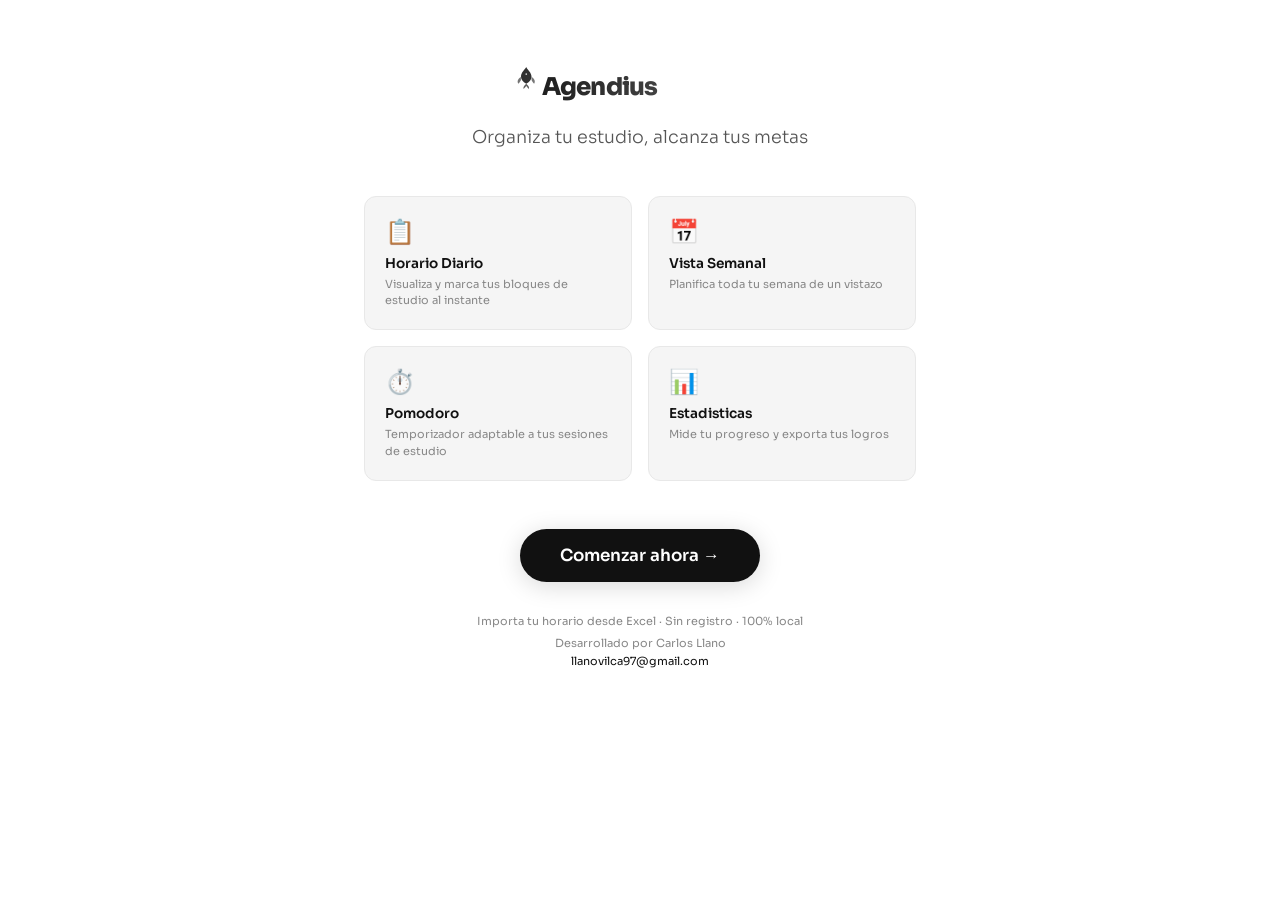
==== index.html @ 2b40b1c8 "Add files via upload" ====
<!DOCTYPE html>
<html lang="es">
<head>
<meta charset="UTF-8">
<meta name="viewport" content="width=device-width, initial-scale=1.0">
<title>Agendius - Tu Agenda de Estudio</title>
<link rel="preconnect" href="https://fonts.googleapis.com">
<link rel="preconnect" href="https://fonts.gstatic.com" crossorigin>
<link href="https://fonts.googleapis.com/css2?family=Sora:wght@300;400;500;600;700;800&display=swap" rel="stylesheet">
<script src="https://cdn.sheetjs.com/xlsx-0.20.3/package/dist/xlsx.full.min.js"></script>
<style>
*,*::before,*::after{margin:0;padding:0;box-sizing:border-box}
:root{
  --bg:#ffffff;--surface:#f5f5f5;--surface2:#e8e8e8;--surface3:#d0d0d0;
  --text:#111111;--text2:#555555;--text3:#888888;
  --accent:#111111;--accent2:#333333;--gold:#666666;
  --on-accent:#ffffff;
  --ciencias:#22c55e;--matematicas:#3b82f6;--social:#f97316;
  --verbal:#0ea5e9;--bienestar:#7c3aed;--descanso:#4b5563;
  --radius:12px;--radius2:16px;
  --transition:all .3s cubic-bezier(.4,0,.2,1);
  --sidebar-w:270px;
}
html.dark{
  --bg:#000000;--surface:#0a0a0a;--surface2:#1a1a1a;--surface3:#2a2a2a;
  --text:#ffffff;--text2:#999999;--text3:#666666;
  --accent:#ffffff;--accent2:#cccccc;--gold:#999999;
  --on-accent:#000000;
}
html{font-size:16px;scroll-behavior:smooth}
body{font-family:'Sora',sans-serif;background:var(--bg);color:var(--text);min-height:100vh;overflow-x:hidden}

/* ═══════════════════════════════════════
   LANDING PAGE
   ═══════════════════════════════════════ */
.landing{position:fixed;inset:0;z-index:5000;background:var(--bg);display:flex;align-items:flex-start;justify-content:center;overflow-y:auto;transition:opacity .5s,transform .5s}
.landing.hidden{opacity:0;pointer-events:none;transform:scale(1.05)}
.landing-content{text-align:center;max-width:600px;width:100%;padding:60px 24px 40px}
.landing-logo{margin-bottom:8px}
.landing-logo svg{width:280px;height:auto}
.landing-tagline{font-size:1.1rem;color:var(--text2);margin-bottom:48px;font-weight:300}
.landing-features{display:grid;grid-template-columns:1fr 1fr;gap:16px;margin-bottom:48px;text-align:left}
.landing-feat{background:var(--surface);border:1px solid var(--surface2);border-radius:var(--radius);padding:20px;transition:var(--transition)}
.landing-feat:hover{border-color:var(--accent);transform:translateY(-2px)}
.landing-feat .feat-icon{font-size:1.5rem;margin-bottom:8px}
.landing-feat .feat-title{font-size:.85rem;font-weight:600;margin-bottom:4px}
.landing-feat .feat-desc{font-size:.7rem;color:var(--text3);line-height:1.5}
.landing-cta{display:inline-flex;align-items:center;gap:10px;background:#111;color:#fff;border:none;padding:16px 40px;border-radius:50px;font-family:inherit;font-size:1.05rem;font-weight:600;cursor:pointer;transition:var(--transition);box-shadow:0 4px 24px rgba(0,0,0,.15)}
.landing-cta:hover{transform:translateY(-2px);box-shadow:0 8px 32px rgba(0,0,0,.25)}
.landing-footer{margin-top:32px;font-size:.7rem;color:var(--text3)}

/* ═══════════════════════════════════════
   SETUP
   ═══════════════════════════════════════ */
.setup{position:fixed;inset:0;z-index:4000;background:var(--bg);display:none;align-items:flex-start;justify-content:center;overflow-y:auto;padding:20px}
.setup.visible{display:flex}
.setup-card{max-width:480px;width:100%;text-align:center}
.setup-card h2{font-size:1.6rem;font-weight:700;margin-bottom:8px}
.setup-card p{color:var(--text2);font-size:.9rem;margin-bottom:32px}
.setup-step{background:var(--surface);border:1px solid var(--surface2);border-radius:var(--radius2);padding:28px;margin-bottom:16px;text-align:left}
.setup-step h3{font-size:.95rem;font-weight:600;margin-bottom:16px;color:var(--accent)}
.setup-step input{width:100%;background:var(--surface2);border:1px solid var(--surface3);color:var(--text);padding:12px 16px;border-radius:var(--radius);font-family:inherit;font-size:.95rem;outline:none;transition:var(--transition)}
.setup-step input:focus{border-color:var(--accent)}
.drop-zone{border:2px dashed var(--surface3);border-radius:var(--radius);padding:32px;text-align:center;cursor:pointer;transition:var(--transition);position:relative}
.drop-zone:hover,.drop-zone.dragover{border-color:var(--accent);background:rgba(0,0,0,.03)}
html.dark .drop-zone:hover,html.dark .drop-zone.dragover{background:rgba(124,58,237,.05)}
.drop-zone .dz-icon{font-size:2rem;margin-bottom:8px}
.drop-zone .dz-text{font-size:.85rem;color:var(--text2)}
.drop-zone .dz-hint{font-size:.7rem;color:var(--text3);margin-top:4px}
.drop-zone input[type="file"]{position:absolute;inset:0;opacity:0;cursor:pointer}
.setup-btn{width:100%;background:#111;color:#fff;border:none;padding:14px;border-radius:var(--radius);font-family:inherit;font-size:1rem;font-weight:600;cursor:pointer;transition:var(--transition);margin-top:8px}
.setup-btn:hover{transform:translateY(-1px);box-shadow:0 4px 16px rgba(0,0,0,.2)}
.setup-btn:disabled{opacity:.4;cursor:not-allowed;transform:none;box-shadow:none}
.template-link{display:inline-block;margin-top:12px;color:var(--accent);font-size:.8rem;cursor:pointer;text-decoration:none}
.template-link:hover{text-decoration:underline}
.setup-error{color:#ef4444;font-size:.8rem;margin-top:8px;min-height:20px}

/* ═══════════════════════════════════════
   SIDEBAR
   ═══════════════════════════════════════ */
.sidebar{position:fixed;left:0;top:0;bottom:0;width:var(--sidebar-w);background:linear-gradient(180deg,var(--surface) 0%,var(--surface2) 100%);border-right:1px solid var(--surface2);z-index:1000;display:none;flex-direction:column}
@media(min-width:1024px){.sidebar{display:flex}}
.sidebar-header{padding:24px 20px 16px;border-bottom:1px solid var(--surface2)}
.sidebar-brand{display:flex;align-items:center;gap:10px;margin-bottom:16px}
.sidebar-brand .brand-icon{width:38px;height:38px;border-radius:10px;background:linear-gradient(135deg,var(--accent),var(--gold));display:flex;align-items:center;justify-content:center;color:#fff;flex-shrink:0}
.sidebar-brand h2{font-size:.95rem;font-weight:700;background:linear-gradient(135deg,var(--accent),var(--gold));-webkit-background-clip:text;-webkit-text-fill-color:transparent;background-clip:text}
.sidebar-profile{display:flex;align-items:center;gap:10px;padding:10px 12px;background:var(--surface);border-radius:var(--radius);border:1px solid var(--surface2)}
.sidebar-avatar{width:32px;height:32px;border-radius:50%;background:linear-gradient(135deg,var(--accent),var(--accent2));display:flex;align-items:center;justify-content:center;font-size:.75rem;font-weight:700;color:#fff;flex-shrink:0}
.sidebar-user-name{font-size:.8rem;font-weight:600}
.sidebar-user-role{font-size:.6rem;color:var(--text3)}
.sidebar-nav{flex:1;padding:12px 10px;overflow-y:auto}
.sidebar-nav-label{font-size:.6rem;color:var(--text3);text-transform:uppercase;letter-spacing:1.5px;padding:8px 12px;font-weight:600}
.snav-btn{width:100%;display:flex;align-items:center;gap:12px;padding:10px 14px;background:none;border:none;color:var(--text2);font-family:inherit;font-size:.85rem;cursor:pointer;border-radius:var(--radius);transition:var(--transition);text-align:left;margin-bottom:2px}
.snav-btn:hover{background:var(--surface);color:var(--text)}
.snav-btn.active{background:var(--accent);color:var(--on-accent)}
.snav-btn .snav-icon{width:34px;height:34px;border-radius:8px;display:flex;align-items:center;justify-content:center;font-size:1rem;background:var(--surface2);transition:var(--transition);flex-shrink:0}
.snav-btn.active .snav-icon{background:linear-gradient(135deg,var(--accent),var(--accent2))}
.snav-btn .snav-text{font-weight:500;font-size:.8rem}
.snav-btn .snav-badge{margin-left:auto;background:var(--accent);color:var(--on-accent);font-size:.6rem;font-weight:700;padding:1px 7px;border-radius:8px;min-width:20px;text-align:center}
.sidebar-footer{padding:12px 10px;border-top:1px solid var(--surface2)}
.sidebar-footer button{width:100%;display:flex;align-items:center;gap:10px;padding:10px 14px;background:none;border:none;color:var(--text3);font-family:inherit;font-size:.75rem;cursor:pointer;border-radius:var(--radius);transition:var(--transition)}
.sidebar-footer button:hover{background:var(--surface);color:var(--text)}
.theme-icon-sun{display:none}
.theme-icon-moon{display:inline}
html.dark .theme-icon-sun{display:inline}
html.dark .theme-icon-moon{display:none}
html.dark .sidebar-brand .brand-icon{background:linear-gradient(135deg,#fff,#999);color:#000}
html.dark .sidebar-avatar{background:linear-gradient(135deg,#fff,#999);color:#000}

/* ═══════════════════════════════════════
   BOTTOM NAV (Mobile)
   ═══════════════════════════════════════ */
.bnav{position:fixed;bottom:0;left:0;right:0;display:flex;justify-content:space-around;background:var(--surface);border-top:1px solid var(--surface2);padding:6px 0;z-index:1000}
@media(min-width:1024px){.bnav{display:none}}
.bnav button{background:none;border:none;color:var(--text3);font-family:inherit;font-size:.6rem;padding:4px 12px;cursor:pointer;transition:var(--transition);display:flex;flex-direction:column;align-items:center;gap:2px}
.bnav button .bnav-i{width:30px;height:30px;border-radius:7px;display:flex;align-items:center;justify-content:center;font-size:.9rem;background:var(--surface2);transition:var(--transition)}
.bnav button.active{color:var(--accent)}
.bnav button.active .bnav-i{background:var(--accent)}
.bnav button.active .bnav-i svg{color:var(--on-accent)}

/* ═══════════════════════════════════════
   MAIN
   ═══════════════════════════════════════ */
.main{margin-left:0;padding-bottom:70px}
@media(min-width:1024px){.main{margin-left:var(--sidebar-w);padding-bottom:0}}

.view{display:none;padding:20px;max-width:1100px;margin:0 auto;animation:fadeIn .4s ease}
.view.active{display:block}
@keyframes fadeIn{from{opacity:0;transform:translateY(10px)}to{opacity:1;transform:translateY(0)}}
@keyframes pulse{0%,100%{box-shadow:0 0 0 0 rgba(124,58,237,.4)}50%{box-shadow:0 0 0 12px rgba(124,58,237,0)}}
@keyframes shake{0%,100%{transform:translateX(0)}20%,60%{transform:translateX(-8px)}40%,80%{transform:translateX(8px)}}
@keyframes slideUp{from{opacity:0;transform:translateY(20px)}to{opacity:1;transform:translateY(0)}}
@keyframes glow{0%,100%{text-shadow:0 0 10px rgba(124,58,237,.5)}50%{text-shadow:0 0 20px rgba(124,58,237,.8),0 0 30px rgba(201,168,76,.3)}}
@keyframes spin{to{transform:rotate(360deg)}}

.v-header{text-align:center;margin-bottom:24px}
.v-header h1{font-size:1.6rem;font-weight:800;background:linear-gradient(135deg,var(--accent),var(--gold));-webkit-background-clip:text;-webkit-text-fill-color:transparent;background-clip:text;margin-bottom:4px}
.v-header .dt{color:var(--text2);font-size:.85rem}
.v-header .dt .time{font-size:1.2rem;font-weight:700;color:var(--text)}

.stats{display:grid;grid-template-columns:repeat(3,1fr);gap:10px;margin-bottom:16px}
.stat{background:var(--surface);border:1px solid var(--surface2);border-radius:var(--radius);padding:14px;text-align:center;transition:var(--transition)}
.stat:hover{border-color:var(--accent)}
.stat .sv{font-size:1.6rem;font-weight:800;color:var(--accent)}
.stat .sl{font-size:.65rem;color:var(--text3);text-transform:uppercase;letter-spacing:.5px;margin-top:2px}
.pbar{background:var(--surface2);border-radius:20px;height:6px;margin-bottom:20px;overflow:hidden}
.pbar .pfill{height:100%;background:linear-gradient(90deg,var(--accent),var(--gold));border-radius:20px;transition:width .5s ease}

.day-sel{display:flex;gap:6px;margin-bottom:16px;overflow-x:auto;padding-bottom:6px}
.day-sel button{background:var(--surface);border:1px solid var(--surface2);color:var(--text2);padding:6px 14px;border-radius:16px;cursor:pointer;font-family:inherit;font-size:.75rem;white-space:nowrap;transition:var(--transition)}
.day-sel button:hover{border-color:var(--accent)}
.day-sel button.active{background:var(--accent);color:var(--on-accent);border-color:var(--accent)}

.blist{display:flex;flex-direction:column;gap:6px}
.bcard{background:var(--surface);border:1px solid var(--surface2);border-radius:var(--radius);padding:10px 14px;display:flex;align-items:center;gap:10px;cursor:pointer;transition:var(--transition);position:relative}
.bcard:hover{border-color:var(--accent);transform:translateX(3px)}
.bcard.now{border:2px solid var(--accent);background:rgba(124,58,237,.08)}
.bcard.done{opacity:.65;border-left:3px solid var(--ciencias)}
.bcard.half{opacity:.75;border-left:3px solid var(--gold)}
.bcard.skip{opacity:.4;text-decoration:line-through}
.bcard .bt{font-weight:700;font-size:.85rem;min-width:46px;color:var(--text)}
.bcard .bi{flex:1}
.bcard .bi .bs{font-weight:600;font-size:.85rem}
.bcard .bi .bd{font-size:.7rem;color:var(--text3)}
.bcard .bsi{font-size:1rem;min-width:20px;text-align:center}
.bcard .cdot{width:10px;height:10px;border-radius:50%;flex-shrink:0}
.bacts{display:none;gap:4px}
.bcard:hover .bacts{display:flex}
.bacts button{background:var(--surface2);border:none;color:var(--text);width:28px;height:28px;border-radius:50%;cursor:pointer;font-size:.8rem;transition:var(--transition)}
.bacts button.bc:hover{background:var(--ciencias)}
.bacts button.bp:hover{background:var(--gold)}
.bacts button.bs:hover{background:#ef4444}

.wsearch{margin-bottom:14px;position:relative}
.wsearch input{width:100%;background:var(--surface);border:1px solid var(--surface2);color:var(--text);padding:9px 12px 9px 32px;border-radius:var(--radius);font-family:inherit;font-size:.85rem;outline:none}
.wsearch input:focus{border-color:var(--accent)}
.wsearch::before{content:'🔍';position:absolute;left:8px;top:50%;transform:translateY(-50%);font-size:.8rem}
.wgrid{display:grid;grid-template-columns:repeat(7,1fr);gap:8px;overflow-x:auto;padding-bottom:8px}
.wday{background:var(--surface);border:1px solid var(--surface2);border-radius:var(--radius);padding:10px;min-width:0}
.wday h3{font-size:.75rem;font-weight:700;margin-bottom:6px;color:var(--accent);text-align:center;padding-bottom:4px;border-bottom:1px solid var(--surface2)}
.wday .wb{background:var(--surface2);border-radius:4px;padding:4px 6px;margin-bottom:3px;font-size:.65rem;display:flex;justify-content:space-between;border-left:2px solid transparent}
.wday .wb .wt{color:var(--text3);font-weight:600}
.wday .wb .ws{color:var(--text);font-weight:500;overflow:hidden;text-overflow:ellipsis;white-space:nowrap}
.wday .wb.hid{display:none}

.pomo-view{max-width:420px;margin:0 auto;text-align:center}
.pomo-big{background:var(--surface);border:1px solid var(--surface2);border-radius:var(--radius2);padding:36px 20px;margin-bottom:20px}
.pomo-time{font-size:4rem;font-weight:800;font-variant-numeric:tabular-nums;color:var(--accent);margin-bottom:4px}
.pomo-mode-label{font-size:.8rem;color:var(--text3);text-transform:uppercase;letter-spacing:2px;margin-bottom:20px}
.pomo-btns{display:flex;gap:10px;justify-content:center;margin-bottom:20px}
.pomo-btns button{padding:12px 28px;border-radius:var(--radius);border:none;font-family:inherit;font-size:.9rem;font-weight:600;cursor:pointer;transition:var(--transition)}
.pomo-btns .pb-start{background:var(--ciencias);color:#fff}
.pomo-btns .pb-start:hover{background:#16a34a}
.pomo-btns .pb-reset{background:var(--surface2);color:var(--text);border:1px solid var(--surface3)}
.pomo-btns .pb-reset:hover{background:var(--surface3)}
.pomo-modes{display:flex;gap:6px;justify-content:center;flex-wrap:wrap;margin-bottom:16px}
.pomo-modes button{background:var(--surface2);border:1px solid var(--surface3);color:var(--text2);padding:6px 12px;border-radius:var(--radius);cursor:pointer;font-family:inherit;font-size:.7rem;transition:var(--transition)}
.pomo-modes button:hover,.pomo-modes button.act{background:var(--accent);color:var(--on-accent);border-color:var(--accent)}
.pomo-sessions{background:var(--surface);border:1px solid var(--surface2);border-radius:var(--radius);padding:14px}
.pomo-sessions .ps-label{font-size:.7rem;color:var(--text3);margin-bottom:4px}
.pomo-sessions .ps-count{font-size:1.8rem;font-weight:800;color:var(--gold)}
.pomo-sessions .ps-dots{display:flex;gap:4px;justify-content:center;margin-top:8px}
.pomo-sessions .ps-dot{width:8px;height:8px;border-radius:50%;background:var(--gold)}

.pin-screen{display:none;flex-direction:column;align-items:center;justify-content:center;min-height:50vh;gap:16px}
.pin-screen.vis{display:flex}
.pin-screen h3{font-size:1.2rem}
.pin-dots{display:flex;gap:10px}
.pin-dot{width:14px;height:14px;border-radius:50%;border:2px solid var(--accent)}
.pin-dot.filled{background:var(--accent)}
.pin-pad{display:grid;grid-template-columns:repeat(3,1fr);gap:10px}
.pin-pad button{background:var(--surface);border:1px solid var(--surface2);color:var(--text);width:56px;height:56px;border-radius:50%;font-size:1.2rem;font-weight:600;cursor:pointer;font-family:inherit}
.pin-pad button:hover{background:var(--accent)}
.pin-err{color:#ef4444;font-size:.8rem;min-height:18px}
.admin{display:none}
.admin.vis{display:block}
.admin-tabs{display:flex;gap:6px;margin-bottom:16px;overflow-x:auto;padding-bottom:6px}
.admin-tabs button{background:var(--surface);border:1px solid var(--surface2);color:var(--text2);padding:6px 14px;border-radius:var(--radius);cursor:pointer;font-family:inherit;font-size:.75rem;white-space:nowrap;transition:var(--transition)}
.admin-tabs button:hover{border-color:var(--accent)}
.admin-tabs button.act{background:var(--accent);color:var(--on-accent);border-color:var(--accent)}
.admin-sec{display:none;background:var(--surface);border:1px solid var(--surface2);border-radius:var(--radius2);padding:16px}
.admin-sec.act{display:block}
.admin-sec h3{font-size:.95rem;font-weight:700;margin-bottom:12px;color:var(--accent)}
.fg{margin-bottom:12px}
.fg label{display:block;font-size:.75rem;color:var(--text2);margin-bottom:4px;font-weight:500}
.fg input,.fg select{width:100%;background:var(--surface2);border:1px solid var(--surface3);color:var(--text);padding:8px 12px;border-radius:var(--radius);font-family:inherit;font-size:.85rem;outline:none}
.fg input:focus,.fg select:focus{border-color:var(--accent)}
.fg input[type="color"]{height:36px;padding:3px}
.btn{background:var(--accent);color:var(--on-accent);border:none;padding:8px 16px;border-radius:var(--radius);cursor:pointer;font-family:inherit;font-weight:600;font-size:.8rem;transition:var(--transition)}
.btn:hover{background:var(--accent2)}
.btn-s{background:var(--surface2);border:1px solid var(--surface3);color:var(--text)}
.btn-s:hover{background:var(--surface3)}
.btn-d{background:#ef4444}
.btn-d:hover{background:#dc2626}
.btn-g{background:var(--ciencias)}
.btn-g:hover{background:#16a34a}
.bg{display:flex;flex-wrap:wrap;gap:6px;margin-top:10px}
.etbl{width:100%;overflow-x:auto;margin-top:10px}
.etbl table{width:100%;border-collapse:collapse;font-size:.75rem}
.etbl th{background:var(--surface2);color:var(--text2);padding:8px;text-align:left;font-weight:600}
.etbl td{padding:6px 8px;border-bottom:1px solid var(--surface2)}
.etbl input,.etbl select{background:transparent;border:1px solid transparent;color:var(--text);padding:3px 6px;border-radius:3px;font-family:inherit;font-size:.75rem;width:100%}
.etbl input:focus,.etbl select:focus{border-color:var(--accent);background:var(--surface3)}
.cc{background:var(--surface2);border-radius:var(--radius);padding:12px;margin-bottom:12px}
.cc canvas{width:100%!important;height:auto!important}
.confetti-canvas{position:fixed;top:0;left:0;width:100vw;height:100vh;pointer-events:none;z-index:9999}
.modal-ov{display:none;position:fixed;inset:0;background:rgba(0,0,0,.6);z-index:2000;align-items:center;justify-content:center;padding:20px}
.modal-ov.vis{display:flex}
.modal{background:var(--surface);border:1px solid var(--surface2);border-radius:var(--radius2);padding:20px;max-width:440px;width:100%;max-height:80vh;overflow-y:auto;animation:slideUp .3s ease;position:relative}
.modal h3{font-size:1.1rem;margin-bottom:12px;color:var(--accent)}
.modal .mclose{position:absolute;top:10px;right:14px;background:none;border:none;color:var(--text3);font-size:1.3rem;cursor:pointer}
.mt8{margin-top:8px}
.mt12{margin-top:12px}
.mb8{margin-bottom:8px}
.badge{display:inline-block;padding:2px 7px;border-radius:8px;font-size:.65rem;font-weight:600}
.badge-g{background:rgba(34,197,94,.2);color:var(--ciencias)}
.badge-b{background:rgba(59,130,246,.2);color:var(--matematicas)}
.badge-o{background:rgba(249,115,22,.2);color:var(--social)}
.badge-c{background:rgba(14,165,233,.2);color:var(--verbal)}
.badge-p{background:rgba(124,58,237,.2);color:var(--bienestar)}
.badge-gr{background:rgba(75,85,99,.2);color:var(--descanso)}
[data-tip]{position:relative}
[data-tip]::after{content:attr(data-tip);position:absolute;bottom:calc(100% + 4px);left:50%;transform:translateX(-50%);background:var(--surface3);color:var(--text);padding:3px 8px;border-radius:4px;font-size:.65rem;white-space:nowrap;opacity:0;pointer-events:none;transition:opacity .2s;z-index:100}
[data-tip]:hover::after{opacity:1}
.nhist{margin-top:8px;max-height:120px;overflow-y:auto}
.nhist .ni{background:var(--surface2);border-radius:4px;padding:6px 10px;margin-bottom:3px;font-size:.75rem}
.nhist .ni .nd{color:var(--text3);font-size:.65rem}
.nhist .ni .nt{color:var(--text);margin-top:1px}
.ti{display:inline-flex;align-items:center;gap:3px;font-size:.7rem;margin-left:6px}
.ti-up{color:var(--ciencias)}
ti-flat{color:var(--gold)}
.ti-down{color:#ef4444}

@media(max-width:768px){
  .bacts{display:flex !important;position:static}
  .bacts button{width:26px;height:26px;font-size:.75rem}
  .bcard{padding:8px 10px}
  .wgrid{gap:4px}
  .wday{min-width:120px;padding:8px}
  .landing-features{grid-template-columns:1fr}
  .landing-logo{font-size:2.5rem}
}
@media(max-width:480px){
  .stats{grid-template-columns:1fr 1fr 1fr}
  .stat .sv{font-size:1.2rem}
  .stat .sl{font-size:.6rem}
}
::-webkit-scrollbar{width:5px;height:5px}
::-webkit-scrollbar-track{background:var(--surface)}
::-webkit-scrollbar-thumb{background:var(--surface3);border-radius:3px}
</style>
</head>
<body>

<!-- ═══════════════════════════════════════
     LANDING
     ═══════════════════════════════════════ -->
<div class="landing" id="landing">
  <div class="landing-content">
    <div class="landing-logo">
      <svg viewBox="0 0 320 60" fill="none" xmlns="http://www.w3.org/2000/svg" width="320" height="60">
        <defs>
          <linearGradient id="logoGrad" x1="0" y1="0" x2="320" y2="60" gradientUnits="userSpaceOnUse">
            <stop offset="0%" stop-color="var(--accent)"/>
            <stop offset="100%" stop-color="var(--gold)"/>
          </linearGradient>
        </defs>
        <path d="M30 8c-1.5 3-6 6-6 11 0 3 2 6 6 8 4-2 6-5 6-8 0-5-5-8-6-11z" fill="url(#logoGrad)" opacity=".9"/>
        <path d="M24 19c-3 2-5 5-3 8 1.5-1.5 3-3 3-5 0-1-.5-2 0-3z" fill="url(#logoGrad)" opacity=".6"/>
        <path d="M36 19c3 2 5 5 3 8-1.5-1.5-3-3-3-5 0-1 .5-2 0-3z" fill="url(#logoGrad)" opacity=".6"/>
        <path d="M30 27c-2 1.5-4 4-3 6 1.5-1 2.5-2.5 3-3.5.5 1 1.5 2.5 3 3.5 1-2-1-4.5-3-6z" fill="url(#logoGrad)" opacity=".7"/>
        <circle cx="30" cy="16" r="1" fill="var(--bg)" opacity=".8"/>
        <text x="48" y="40" font-family="Sora, sans-serif" font-size="28" font-weight="800" fill="url(#logoGrad)" letter-spacing="-1">Agendius</text>
      </svg>
    </div>
    <p class="landing-tagline">Organiza tu estudio, alcanza tus metas</p>
    <div class="landing-features">
      <div class="landing-feat"><div class="feat-icon">📋</div><div class="feat-title">Horario Diario</div><div class="feat-desc">Visualiza y marca tus bloques de estudio al instante</div></div>
      <div class="landing-feat"><div class="feat-icon">📅</div><div class="feat-title">Vista Semanal</div><div class="feat-desc">Planifica toda tu semana de un vistazo</div></div>
      <div class="landing-feat"><div class="feat-icon">⏱️</div><div class="feat-title">Pomodoro</div><div class="feat-desc">Temporizador adaptable a tus sesiones de estudio</div></div>
      <div class="landing-feat"><div class="feat-icon">📊</div><div class="feat-title">Estadisticas</div><div class="feat-desc">Mide tu progreso y exporta tus logros</div></div>
    </div>
    <button class="landing-cta" id="landingStart">Comenzar ahora →</button>
    <div class="landing-footer">
      <div>Importa tu horario desde Excel · Sin registro · 100% local</div>
      <div style="margin-top:8px">Desarrollado por Carlos Llano</div>
      <div style="margin-top:4px"><a href="mailto:llanovilca97@gmail.com" style="color:var(--accent);text-decoration:none">llanovilca97@gmail.com</a></div>
    </div>
  </div>
</div>

<!-- ═══════════════════════════════════════
     SETUP
     ═══════════════════════════════════════ -->
<div class="setup" id="setup">
  <div class="setup-card">
    <h2>Configura tu Agendius</h2>
    <p>Solo necesitas tu nombre y tu horario en Excel</p>
    <div class="setup-step">
      <h3>1. ¿Como te llamas?</h3>
      <input type="text" id="setupName" placeholder="Tu nombre">
    </div>
    <div class="setup-step">
      <h3>2. Importa tu horario</h3>
      <div class="drop-zone" id="dropZone">
        <div class="dz-icon">📁</div>
        <div class="dz-text">Arrastra tu Excel aqui o haz clic</div>
        <div class="dz-hint">Formato: Dia | Hora | Materia | Duracion | Categoria</div>
        <input type="file" id="fileInput" accept=".xlsx,.xls,.csv">
      </div>
      <div id="fileName" style="font-size:.8rem;color:var(--ciencias);margin-top:8px"></div>
      <a class="template-link" id="dlTemplate">📥 Descargar plantilla Excel</a>
    </div>
    <button class="setup-btn" id="setupGo" disabled>Entrar a Agendius</button>
    <div class="setup-error" id="setupErr"></div>
    <div style="margin-top:12px"><a class="template-link" id="setupSkip">O usar horario de ejemplo →</a></div>
  </div>
</div>

<!-- ═══════════════════════════════════════
     SIDEBAR
     ═══════════════════════════════════════ -->
<aside class="sidebar" id="sidebar">
  <div class="sidebar-header">
    <div class="sidebar-brand">
      <div class="brand-icon">
        <svg viewBox="0 0 40 40" fill="none" xmlns="http://www.w3.org/2000/svg" width="22" height="22">
          <path d="M20 4c-2 4-8 8-8 14 0 4 3 8 8 10 5-2 8-6 8-10 0-6-6-10-8-14z" fill="currentColor" opacity=".9"/>
          <path d="M12 18c-4 2-6 6-4 10 2-2 4-4 4-6 0-1-1-3 0-4z" fill="currentColor" opacity=".6"/>
          <path d="M28 18c4 2 6 6 4 10-2-2-4-4-4-6 0-1 1-3 0-4z" fill="currentColor" opacity=".6"/>
          <path d="M20 28c-3 2-5 5-4 8 2-1 3-3 4-4 1 1 2 3 4 4 1-3-1-6-4-8z" fill="currentColor" opacity=".7"/>
          <circle cx="20" cy="14" r="1.5" fill="var(--bg)" opacity=".8"/>
        </svg>
      </div>
      <h2>Agendius</h2>
    </div>
    <div class="sidebar-profile">
      <div class="sidebar-avatar" id="sAvatar">
        <svg viewBox="0 0 24 24" fill="none" stroke="currentColor" stroke-width="2" stroke-linecap="round" stroke-linejoin="round" width="18" height="18"><path d="M20 21v-2a4 4 0 00-4-4H8a4 4 0 00-4 4v2"/><circle cx="12" cy="7" r="4"/></svg>
      </div>
      <div><div class="sidebar-user-name" id="sName">Estudiante</div><div class="sidebar-user-role">Plan de Estudio</div></div>
    </div>
  </div>
  <nav class="sidebar-nav">
    <div class="sidebar-nav-label">Principal</div>
    <button class="snav-btn active" data-v="today">
      <div class="snav-icon"><svg viewBox="0 0 24 24" fill="none" stroke="currentColor" stroke-width="2" stroke-linecap="round" stroke-linejoin="round"><path d="M16 4h2a2 2 0 012 2v14a2 2 0 01-2 2H6a2 2 0 01-2-2V6a2 2 0 012-2h2"/><rect x="8" y="2" width="8" height="4" rx="1"/><path d="M9 14l2 2 4-4"/></svg></div>
      <div class="snav-text">Hoy</div><span class="snav-badge" id="todayBadge">0</span>
    </button>
    <button class="snav-btn" data-v="week">
      <div class="snav-icon"><svg viewBox="0 0 24 24" fill="none" stroke="currentColor" stroke-width="2" stroke-linecap="round" stroke-linejoin="round"><rect x="3" y="4" width="18" height="18" rx="2"/><path d="M16 2v4M8 2v4M3 10h18"/><path d="M8 14h.01M12 14h.01M16 14h.01M8 18h.01M12 18h.01"/></svg></div>
      <div class="snav-text">Semana</div>
    </button>
    <div class="sidebar-nav-label" style="margin-top:12px">Herramientas</div>
    <button class="snav-btn" data-v="pomo">
      <div class="snav-icon"><svg viewBox="0 0 24 24" fill="none" stroke="currentColor" stroke-width="2" stroke-linecap="round" stroke-linejoin="round"><circle cx="12" cy="12" r="10"/><path d="M12 6v6l4 2"/></svg></div>
      <div class="snav-text">Pomodoro</div>
    </button>
    <button class="snav-btn" data-v="admin">
      <div class="snav-icon"><svg viewBox="0 0 24 24" fill="none" stroke="currentColor" stroke-width="2" stroke-linecap="round" stroke-linejoin="round"><circle cx="12" cy="12" r="3"/><path d="M19.4 15a1.65 1.65 0 00.33 1.82l.06.06a2 2 0 01-2.83 2.83l-.06-.06a1.65 1.65 0 00-1.82-.33 1.65 1.65 0 00-1 1.51V21a2 2 0 01-4 0v-.09A1.65 1.65 0 009 19.4a1.65 1.65 0 00-1.82.33l-.06.06a2 2 0 01-2.83-2.83l.06-.06A1.65 1.65 0 004.68 15a1.65 1.65 0 00-1.51-1H3a2 2 0 010-4h.09A1.65 1.65 0 004.6 9a1.65 1.65 0 00-.33-1.82l-.06-.06a2 2 0 012.83-2.83l.06.06A1.65 1.65 0 009 4.68a1.65 1.65 0 001-1.51V3a2 2 0 014 0v.09a1.65 1.65 0 001 1.51 1.65 1.65 0 001.82-.33l.06-.06a2 2 0 012.83 2.83l-.06.06A1.65 1.65 0 0019.4 9a1.65 1.65 0 001.51 1H21a2 2 0 010 4h-.09a1.65 1.65 0 00-1.51 1z"/></svg></div>
      <div class="snav-text">Admin</div>
    </button>
  </nav>
  <div class="sidebar-footer">
    <button id="btnTheme">
      <svg class="theme-icon-moon" viewBox="0 0 24 24" fill="none" stroke="currentColor" stroke-width="2" stroke-linecap="round" stroke-linejoin="round" width="16" height="16"><path d="M21 12.79A9 9 0 1111.21 3 7 7 0 0021 12.79z"/></svg>
      <svg class="theme-icon-sun" viewBox="0 0 24 24" fill="none" stroke="currentColor" stroke-width="2" stroke-linecap="round" stroke-linejoin="round" width="16" height="16"><circle cx="12" cy="12" r="5"/><path d="M12 1v2M12 21v2M4.22 4.22l1.42 1.42M18.36 18.36l1.42 1.42M1 12h2M21 12h2M4.22 19.78l1.42-1.42M18.36 5.64l1.42-1.42"/></svg>
      <span id="themeLabel">Modo oscuro</span>
    </button>
    <button id="btnResetAll">
      <svg viewBox="0 0 24 24" fill="none" stroke="currentColor" stroke-width="2" stroke-linecap="round" stroke-linejoin="round" width="16" height="16"><path d="M1 4v6h6"/><path d="M3.51 15a9 9 0 102.13-9.36L1 10"/></svg>
      Reiniciar todo
    </button>
  </div>
</aside>

<!-- ═══════════════════════════════════════
     BOTTOM NAV
     ═══════════════════════════════════════ -->
<nav class="bnav" id="bnav">
  <button class="active" data-v="today"><div class="bnav-i"><svg viewBox="0 0 24 24" fill="none" stroke="currentColor" stroke-width="2" stroke-linecap="round" stroke-linejoin="round" width="18" height="18"><path d="M16 4h2a2 2 0 012 2v14a2 2 0 01-2 2H6a2 2 0 01-2-2V6a2 2 0 012-2h2"/><rect x="8" y="2" width="8" height="4" rx="1"/><path d="M9 14l2 2 4-4"/></svg></div>Hoy</button>
  <button data-v="week"><div class="bnav-i"><svg viewBox="0 0 24 24" fill="none" stroke="currentColor" stroke-width="2" stroke-linecap="round" stroke-linejoin="round" width="18" height="18"><rect x="3" y="4" width="18" height="18" rx="2"/><path d="M16 2v4M8 2v4M3 10h18"/><path d="M8 14h.01M12 14h.01M16 14h.01M8 18h.01M12 18h.01"/></svg></div>Semana</button>
  <button data-v="pomo"><div class="bnav-i"><svg viewBox="0 0 24 24" fill="none" stroke="currentColor" stroke-width="2" stroke-linecap="round" stroke-linejoin="round" width="18" height="18"><circle cx="12" cy="12" r="10"/><path d="M12 6v6l4 2"/></svg></div>Pomodoro</button>
  <button data-v="admin"><div class="bnav-i"><svg viewBox="0 0 24 24" fill="none" stroke="currentColor" stroke-width="2" stroke-linecap="round" stroke-linejoin="round" width="18" height="18"><circle cx="12" cy="12" r="3"/><path d="M19.4 15a1.65 1.65 0 00.33 1.82l.06.06a2 2 0 01-2.83 2.83l-.06-.06a1.65 1.65 0 00-1.82-.33 1.65 1.65 0 00-1 1.51V21a2 2 0 01-4 0v-.09A1.65 1.65 0 009 19.4a1.65 1.65 0 00-1.82.33l-.06.06a2 2 0 01-2.83-2.83l.06-.06A1.65 1.65 0 004.68 15a1.65 1.65 0 00-1.51-1H3a2 2 0 010-4h.09A1.65 1.65 0 004.6 9a1.65 1.65 0 00-.33-1.82l-.06-.06a2 2 0 012.83-2.83l.06.06A1.65 1.65 0 009 4.68a1.65 1.65 0 001-1.51V3a2 2 0 014 0v.09a1.65 1.65 0 001 1.51 1.65 1.65 0 001.82-.33l.06-.06a2 2 0 012.83 2.83l-.06.06A1.65 1.65 0 0019.4 9a1.65 1.65 0 001.51 1H21a2 2 0 010 4h-.09a1.65 1.65 0 00-1.51 1z"/></svg></div>Admin</button>
  <button id="btnThemeMobile"><svg viewBox="0 0 24 24" fill="none" stroke="currentColor" stroke-width="2" stroke-linecap="round" stroke-linejoin="round" width="18" height="18"><path d="M21 12.79A9 9 0 1111.21 3 7 7 0 0021 12.79z"/></svg></button>
</nav>

<!-- ═══════════════════════════════════════
     MAIN
     ═══════════════════════════════════════ -->
<div class="main" id="mainApp" style="display:none">

<!-- HOY -->
<div id="v-today" class="view active">
  <div class="v-header">
    <h1 id="greet">Hola</h1>
    <div class="dt"><div id="curDate"></div><div class="time" id="curTime"></div></div>
  </div>
  <div class="stats">
    <div class="stat"><div class="sv" id="stDone">0</div><div class="sl">Hechos</div></div>
    <div class="stat"><div class="sv" id="stStreak">0</div><div class="sl">Racha</div></div>
    <div class="stat"><div class="sv" id="stPct">0%</div><div class="sl">Avance</div></div>
  </div>
  <div class="pbar"><div class="pfill" id="pFill" style="width:0%"></div></div>
  <div class="day-sel" id="daySel"></div>
  <div class="blist" id="bList"></div>
</div>

<!-- SEMANA -->
<div id="v-week" class="view">
  <div class="v-header"><h1>Vista Semanal</h1></div>
  <div class="wsearch"><input type="text" id="wSearch" placeholder="Buscar materia..."></div>
  <div class="wgrid" id="wGrid"></div>
</div>

<!-- POMODORO -->
<div id="v-pomo" class="view">
  <div class="v-header"><h1>Pomodoro</h1></div>
  <div class="pomo-view">
    <div class="pomo-big">
      <div class="pomo-time" id="pomoTime">50:00</div>
      <div class="pomo-mode-label" id="pomoLabel">Enfoque</div>
      <div class="pomo-btns">
        <button class="pb-start" id="pomoStart">▶ Iniciar</button>
        <button class="pb-reset" id="pomoReset">↺</button>
      </div>
      <div class="pomo-modes" id="pomoModes">
        <button class="act" data-m="50">50 min</button>
        <button data-m="100">1h 40m</button>
        <button data-m="150">2h 30m</button>
        <button data-m="10">Desc 10m</button>
        <button data-m="30">Desc 30m</button>
      </div>
    </div>
    <div class="pomo-sessions">
      <div class="ps-label">Sesiones hoy</div>
      <div class="ps-count" id="pomoCount">0</div>
      <div class="ps-dots" id="pomoDots"></div>
    </div>
  </div>
</div>

<!-- ADMIN -->
<div id="v-admin" class="view">
  <div class="v-header"><h1>Administracion</h1></div>
  <div class="admin" id="adminPanel">
    <div class="admin-tabs">
      <button class="act" data-a="edit">📝 Editor</button>
      <button data-a="exp">📤 Exportar</button>
      <button data-a="stats">📊 Estadisticas</button>
    </div>
    <div class="admin-sec act" id="a-edit">
      <h3>Editar Horario</h3>
      <div class="bg mb8">
        <select id="editDaySel" style="background:var(--surface2);border:1px solid var(--surface3);color:var(--text);padding:6px 12px;border-radius:var(--radius);font-family:inherit;font-size:.8rem;outline:none"></select>
        <button class="btn" id="addBlock">+ Bloque</button>
        <button class="btn btn-s" id="copyDayBtn">📋 Copiar dia a...</button>
        <button class="btn btn-s" id="restoreBtn">↺ Restaurar original</button>
      </div>
      <div id="unsavedInd" style="display:none;font-size:.75rem;color:var(--gold);margin-bottom:8px">⚠ Cambios sin guardar</div>
      <div class="etbl" id="editTbl"></div>
      <div class="bg"><button class="btn btn-g" id="saveSched">💾 Guardar cambios</button></div>
    </div>
    <div class="admin-sec" id="a-exp">
      <h3>Exportar</h3>
      <div class="bg mb8">
        <select id="expDaySel" style="background:var(--surface2);border:1px solid var(--surface3);color:var(--text);padding:6px 12px;border-radius:var(--radius);font-family:inherit;font-size:.8rem;outline:none"><option value="all">Todo el horario</option></select>
      </div>
      <div class="bg mb8">
        <button class="btn btn-g" id="expExcel">📤 Excel</button>
        <button class="btn btn-s" id="expPDF">📄 PDF</button>
        <button class="btn btn-s" id="expCSV">📊 CSV</button>
      </div>
      <h3 class="mt12">Importar</h3>
      <div class="bg">
        <button class="btn btn-s" id="impExcel">📥 Importar Excel</button>
        <button class="btn btn-s" id="expJSON">💾 Backup JSON</button>
        <button class="btn btn-s" id="impJSON">📂 Restaurar JSON</button>
      </div>
    </div>
    <div class="admin-sec" id="a-stats">
      <h3>Estadisticas</h3>
      <div class="cc"><canvas id="chSubj" height="220"></canvas></div>
      <div class="cc"><canvas id="chStreak" height="180"></canvas></div>
      <div id="statsSum"></div>
      <div class="bg"><button class="btn btn-s" id="expReport">📋 Copiar Reporte</button></div>
    </div>
  </div>
</div>

</div><!-- /main -->

<!-- MODAL -->
<div class="modal-ov" id="bModal">
  <div class="modal">
    <button class="mclose" id="mClose">&times;</button>
    <h3 id="mTitle">Bloque</h3>
    <p id="mInfo" style="color:var(--text2);font-size:.85rem;margin-bottom:12px"></p>
    <div class="bg" style="justify-content:center">
      <button class="btn btn-g" id="mDone">✓ Completado</button>
      <button class="btn" id="mHalf" style="background:var(--gold)">~ Parcial</button>
      <button class="btn btn-d" id="mSkip">✗ Saltado</button>
    </div>
    <div class="fg mt12"><label>Nota</label><input type="text" id="mNote" placeholder="Como te fue?"></div>
  </div>
</div>

<script>
/* ═══════════════════════════════════════
   DATOS
   ═══════════════════════════════════════ */
const DAYS_ES=['domingo','lunes','martes','miercoles','jueves','viernes','sabado'];
const DAYS_L=['Dom','Lun','Mar','Mie','Jue','Vie','Sab'];
const CC={ciencias:'#22c55e',matematicas:'#3b82f6',social:'#f97316',verbal:'#0ea5e9',bienestar:'#7c3aed',descanso:'#4b5563'};
const CB={ciencias:'badge-g',matematicas:'badge-b',social:'badge-o',verbal:'badge-c',bienestar:'badge-p',descanso:'badge-gr'};

let S={schedule:{},logs:{},name:'',pomoSessions:0,selDay:''};

/* ═══════════════════════════════════════
   PERSISTENCIA
   ═══════════════════════════════════════ */
function save(){localStorage.setItem('agendius',JSON.stringify({schedule:S.schedule,logs:S.logs,name:S.name,pomoSessions:S.pomoSessions}))}
function load(){const d=localStorage.getItem('agendius');if(d){const o=JSON.parse(d);S.schedule=o.schedule||{};S.logs=o.logs||{};S.name=o.name||'';S.pomoSessions=o.pomoSessions||0;origSchedule=JSON.parse(JSON.stringify(S.schedule))}return!!S.name&&Object.keys(S.schedule).length>0}

/* ═══════════════════════════════════════
   UTILIDADES
   ═══════════════════════════════════════ */
function todayKey(){const d=new Date();return d.getFullYear()+'-'+String(d.getMonth()+1).padStart(2,'0')+'-'+String(d.getDate()).padStart(2,'0')}
function curDay(){return DAYS_ES[new Date().getDay()]}
function curTime(){const n=new Date();return String(n.getHours()).padStart(2,'0')+':'+String(n.getMinutes()).padStart(2,'0')}
function t2m(t){if(t.includes('T')){const d=new Date(t);return d.getUTCHours()*60+d.getUTCMinutes()}const[h,m]=t.split(':').map(Number);return h*60+m}
function gLogs(k){return S.logs[k]||[]}
function gStatus(dk,t,s){const l=gLogs(dk);const f=l.find(x=>x.time===t&&x.subject===s);return f?f.status:null}
function sStatus(dk,t,s,st,n){if(!S.logs[dk])S.logs[dk]=[];const i=S.logs[dk].findIndex(x=>x.time===t&&x.subject===s);const e={time:t,subject:s,status:st,note:n||null,ts:Date.now()};if(i>=0)S.logs[dk][i]=e;else S.logs[dk].push(e);save()}
function doneCount(dk){return gLogs(dk).filter(l=>l.status==='completado').length}
function skipCount(dk){return gLogs(dk).filter(l=>l.status==='saltado').length}
function totalMin(dk){const logs=gLogs(dk);const dn=curDay();const blocks=S.schedule[dn]||[];let m=0;logs.forEach(l=>{if(l.status==='completado'||l.status==='parcial'){const b=blocks.find(bl=>bl.time===l.time&&bl.subject===l.subject);m+=b?(l.status==='completado'?b.dur:Math.round(b.dur*.5)):0}});return m}
function trend(subj){let c=0,p=0;const today=new Date();for(let i=0;i<7;i++){const d=new Date(today);d.setDate(d.getDate()-i);const k=d.getFullYear()+'-'+String(d.getMonth()+1).padStart(2,'0')+'-'+String(d.getDate()).padStart(2,'0');const dn=DAYS_ES[d.getDay()];const bl=S.schedule[dn]||[];const lg=S.logs[k]||[];const sb=bl.filter(b=>b.subject===subj);p+=sb.length;sb.forEach(s=>{const l=lg.find(x=>x.time===s.time&&x.subject===s.subject);if(l&&(l.status==='completado'||l.status==='parcial'))c++})}return{c,p,pct:p>0?Math.round(c/p*100):0}}
function subjNotes(subj){const n=[];Object.keys(S.logs).forEach(dk=>{S.logs[dk].forEach(l=>{if(l.subject===subj&&l.note)n.push({date:dk,note:l.note,status:l.status,ts:l.ts||0})})});return n.sort((a,b)=>b.ts-a.ts).slice(0,8)}

function beep(){try{const c=new(window.AudioContext||window.webkitAudioContext)();const o=c.createOscillator();const g=c.createGain();o.connect(g);g.connect(c.destination);o.frequency.value=800;g.gain.value=.1;o.start();o.stop(c.currentTime+.15)}catch(e){}}

function confetti(){let cv=document.querySelector('.confetti-canvas');if(!cv){cv=document.createElement('canvas');cv.className='confetti-canvas';document.body.appendChild(cv)}cv.width=innerWidth;cv.height=innerHeight;const ctx=cv.getContext('2d');const cols=['#7c3aed','#c9a84c','#22c55e','#3b82f6','#f97316','#0ea5e9'];const ps=Array.from({length:60},()=>({x:Math.random()*cv.width,y:-10-Math.random()*80,w:5+Math.random()*7,h:5+Math.random()*7,color:cols[Math.floor(Math.random()*cols.length)],vy:2+Math.random()*3,vx:(Math.random()-.5)*2,rot:Math.random()*360,rv:(Math.random()-.5)*8,r:Math.random()>.5}));let f=0;function a(){if(f>=150){ctx.clearRect(0,0,cv.width,cv.height);return}ctx.clearRect(0,0,cv.width,cv.height);ps.forEach(p=>{p.y+=p.vy;p.x+=p.vx;p.rot+=p.rv;ctx.save();ctx.translate(p.x,p.y);ctx.rotate(p.rot*Math.PI/180);ctx.fillStyle=p.color;ctx.globalAlpha=Math.max(0,1-f/150);if(p.r){ctx.beginPath();ctx.arc(0,0,p.w/2,0,Math.PI*2);ctx.fill()}else ctx.fillRect(-p.w/2,-p.h/2,p.w,p.h);ctx.restore()});f++;requestAnimationFrame(a)}a()}

function clock(){const n=new Date();const d=document.getElementById('curDate');const t=document.getElementById('curTime');if(d)d.textContent=n.toLocaleDateString('es-ES',{weekday:'long',year:'numeric',month:'long',day:'numeric'});if(t)t.textContent=n.toLocaleTimeString('es-ES',{hour:'2-digit',minute:'2-digit',second:'2-digit'})}
setInterval(clock,1000);clock();

/* ═══════════════════════════════════════
   NAVEGACION
   ═══════════════════════════════════════ */
function go(v){
  document.querySelectorAll('.snav-btn,.bnav button').forEach(b=>b.classList.toggle('active',b.dataset.v===v));
  document.querySelectorAll('.view').forEach(x=>x.classList.remove('active'));
  const el=document.getElementById('v-'+v);if(el)el.classList.add('active');
  if(v==='today')renderToday();
  if(v==='week')renderWeek();
  if(v==='pomo')renderPomo();
  if(v==='admin')renderAdmin();
}
document.querySelectorAll('.snav-btn,.bnav button[data-v]').forEach(b=>b.addEventListener('click',()=>go(b.dataset.v)));

/* ═══════════════════════════════════════
   RENDER HOY
   ═══════════════════════════════════════ */
function renderToday(){
  const dn=S.selDay||curDay();const dk=todayKey();const blocks=S.schedule[dn]||[];
  const now=curTime();const nm=t2m(now);
  const sel=document.getElementById('daySel');sel.innerHTML='';
  DAYS_ES.forEach((d,i)=>{const b=document.createElement('button');b.textContent=DAYS_L[i];b.className=d===dn?'active':'';b.addEventListener('click',()=>{S.selDay=d;renderToday()});sel.appendChild(b)});
  const dc=doneCount(dk);const tot=blocks.length;const pct=tot?Math.round(dc/tot*100):0;
  document.getElementById('stDone').textContent=dc;
  document.getElementById('stStreak').textContent=S.pomoSessions;
  document.getElementById('stPct').textContent=pct+'%';
  document.getElementById('pFill').style.width=pct+'%';
  document.getElementById('greet').textContent='Hola, '+S.name;
  document.getElementById('todayBadge').textContent=dc;
  const list=document.getElementById('bList');list.innerHTML='';
  blocks.forEach(b=>{
    const st=gStatus(dk,b.time,b.subject);const bm=t2m(b.time);const em=bm+b.dur;
    const isNow=nm>=bm&&nm<em;
    const sc=st==='completado'?'done':st==='parcial'?'half':st==='saltado'?'skip':'';
    const si=st==='completado'?'✓':st==='parcial'?'~':st==='saltado'?'✗':'';
    const co=S.scheduleColors?S.scheduleColors[b.cat]:null||CC[b.cat]||'#888';
    const tr=trend(b.subject);const ti=tr.pct>=80?'↑':tr.pct>=50?'→':'↓';const tc=tr.pct>=80?'ti-up':tr.pct>=50?'':'ti-down';
    const el=document.createElement('div');el.className='bcard '+sc+(isNow?' now':'');
    el.innerHTML='<div class="cdot" style="background:'+(CC[b.cat]||'#888')+'"></div><div class="bt">'+b.time+'</div><div class="bi"><div class="bs">'+(isNow?'<span class="badge badge-p" style="margin-right:4px">▶</span>':'')+b.subject+'<span class="ti '+tc+'" data-tip="'+tr.pct+'% en 7d">'+ti+'</span></div><div class="bd">'+b.dur+' min · <span class="badge '+(CB[b.cat]||'')+'">'+b.cat+'</span></div></div><div class="bsi">'+si+'</div><div class="bacts"><button class="bc" data-tip="Hecho">✓</button><button class="bp" data-tip="Parcial">~</button><button class="bs" data-tip="Saltado">✗</button></div>';
    el.addEventListener('click',e=>{if(!e.target.closest('.bacts'))openModal(b,dk,dn)});
    el.querySelector('.bc').addEventListener('click',e=>{e.stopPropagation();sStatus(dk,b.time,b.subject,'completado',null);beep();renderToday();if(blocks.every(x=>x.cat==='descanso'||gStatus(dk,x.time,x.subject)==='completado'||gStatus(dk,x.time,x.subject)==='parcial')&&blocks.length>3)confetti()});
    el.querySelector('.bp').addEventListener('click',e=>{e.stopPropagation();sStatus(dk,b.time,b.subject,'parcial',null);renderToday()});
    el.querySelector('.bs').addEventListener('click',e=>{e.stopPropagation();sStatus(dk,b.time,b.subject,'saltado',null);renderToday()});
    list.appendChild(el);
  });
}

/* ═══════════════════════════════════════
   MODAL
   ═══════════════════════════════════════ */
function openModal(b,dk,dn){S.selBlock={b,dk,dn};document.getElementById('mTitle').textContent=b.subject;document.getElementById('mInfo').textContent=b.time+' · '+b.dur+' min';document.getElementById('mNote').value='';const ex=document.getElementById('mNotes');if(ex)ex.remove();const notes=subjNotes(b.subject);if(notes.length){const nd=document.createElement('div');nd.id='mNotes';nd.className='nhist';let h='';notes.forEach(n=>{h+='<div class="ni"><div class="nd">'+n.date+' · '+n.status+'</div><div class="nt">'+n.note+'</div></div>'});nd.innerHTML=h;document.getElementById('mNote').parentElement.after(nd)}document.getElementById('bModal').classList.add('vis')}
document.getElementById('mClose').addEventListener('click',()=>{document.getElementById('bModal').classList.remove('vis');S.selBlock=null});
document.getElementById('mDone').addEventListener('click',()=>{if(!S.selBlock)return;const{b,dk,dn}=S.selBlock;sStatus(dk,b.time,b.subject,'completado',document.getElementById('mNote').value);beep();document.getElementById('bModal').classList.remove('vis');renderToday();S.selBlock=null});
document.getElementById('mHalf').addEventListener('click',()=>{if(!S.selBlock)return;const{b,dk}=S.selBlock;sStatus(dk,b.time,b.subject,'parcial',document.getElementById('mNote').value);document.getElementById('bModal').classList.remove('vis');renderToday();S.selBlock=null});
document.getElementById('mSkip').addEventListener('click',()=>{if(!S.selBlock)return;const{b,dk}=S.selBlock;sStatus(dk,b.time,b.subject,'saltado',document.getElementById('mNote').value);document.getElementById('bModal').classList.remove('vis');renderToday();S.selBlock=null});

/* ═══════════════════════════════════════
   SEMANA
   ═══════════════════════════════════════ */
function renderWeek(){
  const st=(document.getElementById('wSearch').value||'').toLowerCase().trim();
  const g=document.getElementById('wGrid');g.innerHTML='';
  DAYS_ES.forEach((day,i)=>{const bl=S.schedule[day]||[];const c=document.createElement('div');c.className='wday';c.innerHTML='<h3>'+DAYS_L[i]+'</h3>';bl.forEach(b=>{const m=!st||b.subject.toLowerCase().includes(st)||b.cat.includes(st);c.innerHTML+='<div class="wb '+(m?'':'hid')+'" style="border-left-color:'+(CC[b.cat]||'#888')+'"><span class="wt">'+b.time+'</span><span class="ws">'+b.subject+'</span></div>'});g.appendChild(c)});
}
document.getElementById('wSearch').addEventListener('input',renderWeek);

/* ═══════════════════════════════════════
   POMODORO
   ═══════════════════════════════════════ */
const PM={50:50,100:100,150:150,10:10,30:30};
let pomo={run:false,min:50,left:50*60,sess:0,int:null};

function renderPomo(){
  const m=Math.floor(pomo.left/60);const s=pomo.left%60;const ts=String(m).padStart(2,'0')+':'+String(s).padStart(2,'0');
  document.getElementById('pomoTime').textContent=ts;
  const lb=document.getElementById('pomoLabel');
  if(lb){const ml={50:'Enfoque 50m',100:'Enfoque 1h 40m',150:'Enfoque 2h 30m',10:'Descanso 10m',30:'Descanso 30m'};lb.textContent=ml[pomo.min]||'Enfoque'}
  document.getElementById('pomoStart').textContent=pomo.run?'⏸ Pausar':'▶ Iniciar';
  document.getElementById('pomoCount').textContent=pomo.sess;
  const dots=document.getElementById('pomoDots');if(dots){let h='';for(let i=0;i<pomo.sess;i++)h+='<div class="ps-dot"></div>';if(!h)h='<span style="color:var(--text3);font-size:.7rem">Aun no</span>';dots.innerHTML=h}
}

document.getElementById('pomoStart').addEventListener('click',()=>{if(pomo.run){clearInterval(pomo.int);pomo.run=false}else{pomo.int=setInterval(()=>{pomo.left--;if(pomo.left<=0){clearInterval(pomo.int);pomo.run=false;if(pomo.min>=50){pomo.sess++;confetti();beep()}beep()}renderPomo()},1000);pomo.run=true}renderPomo()});
document.getElementById('pomoReset').addEventListener('click',()=>{if(pomo.int)clearInterval(pomo.int);pomo.run=false;pomo.left=pomo.min*60;renderPomo()});
document.querySelectorAll('#pomoModes button').forEach(b=>b.addEventListener('click',()=>{if(pomo.int)clearInterval(pomo.int);pomo.run=false;pomo.min=parseInt(b.dataset.m);pomo.left=pomo.min*60;document.querySelectorAll('#pomoModes button').forEach(x=>x.classList.remove('act'));b.classList.add('act');renderPomo()}));

/* ═══════════════════════════════════════
   ADMIN
   ═══════════════════════════════════════ */
let editDay=curDay();
let origSchedule=null;
let hasChanges=false;

function renderAdmin(){document.getElementById('adminPanel').classList.add('vis');populateEditDaySel();renderEditor()}
function populateEditDaySel(){
  const sel=document.getElementById('editDaySel');if(!sel)return;sel.innerHTML='';
  DAYS_ES.forEach(d=>{const o=document.createElement('option');o.value=d;o.textContent=d.charAt(0).toUpperCase()+d.slice(1);o.selected=d===editDay;sel.appendChild(o)});
  const exp=document.getElementById('expDaySel');if(exp){exp.innerHTML='<option value="all">Todo el horario</option>';DAYS_ES.forEach(d=>{const o=document.createElement('option');o.value=d;o.textContent=d.charAt(0).toUpperCase()+d.slice(1);exp.appendChild(o)})}
}
document.querySelectorAll('.admin-tabs button').forEach(b=>b.addEventListener('click',()=>{document.querySelectorAll('.admin-tabs button').forEach(x=>x.classList.remove('act'));b.classList.add('act');document.querySelectorAll('.admin-sec').forEach(x=>x.classList.remove('act'));document.getElementById('a-'+b.dataset.a).classList.add('act');if(b.dataset.a==='stats')renderStats();if(b.dataset.a==='edit'){populateEditDaySel();renderEditor()}}));

document.getElementById('editDaySel').addEventListener('change',e=>{editDay=e.target.value;renderEditor()});

function markChanged(){hasChanges=true;document.getElementById('unsavedInd').style.display=''}
function clearChanged(){hasChanges=false;document.getElementById('unsavedInd').style.display='none'}

function renderEditor(){
  const c=document.getElementById('editTbl');const blocks=S.schedule[editDay]||[];
  if(!blocks.length){c.innerHTML='<p style="color:var(--text3);font-size:.85rem;text-align:center;padding:20px">No hay bloques para '+editDay+'. Agrega uno con el boton + Bloque.</p>';return}
  let h='<table><thead><tr><th>#</th><th>Hora</th><th>Materia</th><th>Dur</th><th>Cat</th><th></th></tr></thead><tbody>';
  blocks.forEach((b,i)=>{
    h+='<tr data-idx="'+i+'"><td style="color:var(--text3);font-size:.7rem">'+(i+1)+'</td><td><input type="time" value="'+b.time+'" class="et" onchange="markChanged()"></td><td><input value="'+b.subject+'" class="es" oninput="markChanged()"></td><td><input type="number" value="'+b.dur+'" class="ed" min="5" step="5" onchange="markChanged()"></td><td><select class="ec" onchange="markChanged()">'+Object.keys(CC).map(ct=>'<option value="'+ct+'"'+(ct===b.cat?' selected':'')+'>'+ct+'</option>').join('')+'</select></td><td style="display:flex;gap:3px;flex-direction:column"><button class="btn btn-s" style="padding:1px 5px;font-size:.6rem" data-up="'+i+'" title="Subir">▲</button><button class="btn btn-s" style="padding:1px 5px;font-size:.6rem" data-down="'+i+'" title="Bajar">▼</button><button class="btn btn-s" style="padding:1px 5px;font-size:.6rem" data-dup="'+i+'" title="Duplicar">⧉</button><button class="btn btn-d" style="padding:1px 5px;font-size:.6rem" data-del="'+i+'" title="Eliminar">✗</button></td></tr>';
  });
  h+='</tbody></table>';c.innerHTML=h;
  c.querySelectorAll('[data-del]').forEach(b=>b.addEventListener('click',()=>{S.schedule[editDay].splice(parseInt(b.dataset.del),1);save();markChanged();renderEditor()}));
  c.querySelectorAll('[data-up]').forEach(b=>b.addEventListener('click',()=>{const i=parseInt(b.dataset.up);if(i>0){const arr=S.schedule[editDay];[arr[i-1],arr[i]]=[arr[i],arr[i-1]];save();markChanged();renderEditor()}}));
  c.querySelectorAll('[data-down]').forEach(b=>b.addEventListener('click',()=>{const i=parseInt(b.dataset.down);const arr=S.schedule[editDay];if(i<arr.length-1){[arr[i],arr[i+1]]=[arr[i+1],arr[i]];save();markChanged();renderEditor()}}));
  c.querySelectorAll('[data-dup]').forEach(b=>b.addEventListener('click',()=>{const i=parseInt(b.dataset.dup);const arr=S.schedule[editDay];arr.splice(i+1,0,{...arr[i]});save();markChanged();renderEditor()}));
}

document.getElementById('addBlock').addEventListener('click',()=>{if(!S.schedule[editDay])S.schedule[editDay]=[];S.schedule[editDay].push({time:'12:00',subject:'NUEVO',dur:50,cat:'ciencias'});save();markChanged();renderEditor()});

document.getElementById('saveSched').addEventListener('click',()=>{
  document.querySelectorAll('#editTbl tbody tr').forEach(tr=>{
    const i=parseInt(tr.dataset.idx);const t=tr.querySelector('.et').value;const s=tr.querySelector('.es').value;const dur=parseInt(tr.querySelector('.ed').value);const c=tr.querySelector('.ec').value;
    if(S.schedule[editDay]&&S.schedule[editDay][i])S.schedule[editDay][i]={time:t,subject:s,dur,cat:c};
  });
  S.schedule[editDay].sort((a,b)=>t2m(a.time)-t2m(b.time));
  save();clearChanged();renderToday();alert('Guardado');
});

document.getElementById('copyDayBtn').addEventListener('click',()=>{
  const blocks=S.schedule[editDay]||[];if(!blocks.length){alert('El dia '+editDay+' no tiene bloques');return}
  let msg='Copiar '+editDay+' a:\n';DAYS_ES.forEach((d,i)=>{if(d!==editDay)msg+=(i+1)+'. '+d+'\n'});
  const choice=prompt(msg+'\nIngresa el numero del dia destino:');
  if(!choice)return;const idx=parseInt(choice)-1;const validDays=DAYS_ES.filter(d=>d!==editDay);
  if(idx<0||idx>=validDays.length){alert('Numero invalido');return}
  const target=validDays[idx];S.schedule[target]=JSON.parse(JSON.stringify(blocks));save();markChanged();alert('Horario de '+editDay+' copiado a '+target);
});

document.getElementById('restoreBtn').addEventListener('click',()=>{
  if(!origSchedule){alert('No hay horario original guardado');return}
  if(!confirm('Restaurar el horario original? Se perderan los cambios.'))return;
  S.schedule=JSON.parse(JSON.stringify(origSchedule));save();clearChanged();renderEditor();renderToday();alert('Restaurado');
});

/* ═══════════════════════════════════════
   EXPORTAR
   ═══════════════════════════════════════ */
function getExportData(){const v=document.getElementById('expDaySel').value;if(v==='all')return null;return{[v]:S.schedule[v]||[]}}

document.getElementById('expExcel').addEventListener('click',()=>{
  const data=getExportData();const days=data?Object.keys(data):DAYS_ES;
  const rows=[];days.forEach(day=>{(data?data[day]:S.schedule[day]||[]).forEach(b=>{rows.push({Dia:day,Hora:b.time,Materia:b.subject,Duracion:b.dur,Categoria:b.cat})})});
  const logs=[];Object.keys(S.logs).forEach(dk=>{S.logs[dk].forEach(l=>{logs.push({Fecha:dk,Hora:l.time,Materia:l.subject,Estado:l.status,Nota:l.note||''})})});
  const wb=XLSX.utils.book_new();
  if(rows.length)XLSX.utils.book_append_sheet(wb,XLSX.utils.json_to_sheet(rows),'Horario');
  if(logs.length)XLSX.utils.book_append_sheet(wb,XLSX.utils.json_to_sheet(logs),'Logros');
  XLSX.writeFile(wb,'Agendius_'+todayKey()+'.xlsx');
});

document.getElementById('expCSV').addEventListener('click',()=>{
  const data=getExportData();const days=data?Object.keys(data):DAYS_ES;
  let csv='Dia,Hora,Materia,Duracion,Categoria\n';
  days.forEach(day=>{(data?data[day]:S.schedule[day]||[]).forEach(b=>{csv+=day+','+b.time+','+b.subject+','+b.dur+','+b.cat+'\n'})});
  const blob=new Blob([csv],{type:'text/csv'});const url=URL.createObjectURL(blob);const a=document.createElement('a');a.href=url;a.download='Agendius_'+todayKey()+'.csv';a.click();URL.revokeObjectURL(url);
});

document.getElementById('expPDF').addEventListener('click',()=>{
  const data=getExportData();const days=data?Object.keys(data):DAYS_ES;
  const allBlocks={};days.forEach(d=>{allBlocks[d]=data?data[d]||[]:S.schedule[d]||[]});
  const pw=window.open('','_blank');
  let h='<html><head><title>Agendius - Horario Semanal</title><style>';
  h+='@page{size:landscape;margin:12mm}';
  h+='body{font-family:Arial,sans-serif;padding:16px;color:#222}';
  h+='h1{color:#7c3aed;font-size:1.2rem;margin-bottom:2px}';
  h+='p.sub{color:#888;font-size:.7rem;margin-bottom:12px}';
  h+='.grid{display:flex;gap:6px}';
  h+='.col{flex:1;background:#f8f8fc;border:1px solid #e0e0e8;border-radius:6px;overflow:hidden}';
  h+='.col-head{background:#7c3aed;color:#fff;text-align:center;padding:6px;font-size:.75rem;font-weight:700}';
  h+='.blk{padding:4px 8px;margin:3px 4px;border-radius:4px;font-size:.65rem;border-left:3px solid #7c3aed;background:#fff}';
  h+='.blk .bt{font-weight:700;color:#555;font-size:.6rem}';
  h+='.blk .bs{color:#222;font-weight:600}';
  h+='</style></head><body>';
  h+='<h1>📚 Agendius - '+S.name+'</h1><p class="sub">'+new Date().toLocaleDateString('es-ES',{weekday:'long',year:'numeric',month:'long',day:'numeric'})+'</p>';
  h+='<div class="grid">';
  days.forEach(day=>{const bl=allBlocks[day]||[];const dl={lunes:'Lun',martes:'Mar',miercoles:'Mie',jueves:'Jue',viernes:'Vie',sabado:'Sab'};
  h+='<div class="col"><div class="col-head">'+(dl[day]||day)+'</div>';
  bl.forEach(b=>{const cc=CC[b.cat]||'#888';h+='<div class="blk" style="border-left-color:'+cc+'"><div class="bt">'+b.time+'</div><div class="bs">'+b.subject+'</div></div>'});
  h+='</div>'});
  h+='</div></body></html>';
  pw.document.write(h);pw.document.close();setTimeout(()=>{pw.print()},500);
});

/* ═══════════════════════════════════════
   EXCEL
   ═══════════════════════════════════════ */
function normalizeCat(c){c=(c||'').toLowerCase().trim();if(c.includes('cien')||c.includes('bio')||c.includes('quim')||c.includes('fis')||c.includes('anat'))return'ciencias';if(c.includes('mate')||c.includes('arit')||c.includes('rm')||c.includes('alge')||c.includes('geo'))return'matematicas';if(c.includes('soc')||c.includes('hist')||c.includes('civ')||c.includes('econ')||c.includes('psico')||c.includes('comu'))return'social';if(c.includes('verb')||c.includes('rv')||c.includes('lengu')||c.includes('let'))return'verbal';if(c.includes('bien')||c.includes('medit')||c.includes('deport'))return'bienestar';return'descanso'}

function parseExcel(file){return new Promise((ok,fail)=>{const r=new FileReader();r.onload=e=>{try{const wb=XLSX.read(e.target.result,{type:'array'});const ws=wb.Sheets[wb.SheetNames[0]];const data=XLSX.utils.sheet_to_json(ws,{defval:''});const sched={};data.forEach(row=>{let day,hour,subj,dur,cat;Object.keys(row).forEach(k=>{const kl=k.toLowerCase().trim();if(kl.includes('dia')||kl.includes('day'))day=row[k];if(kl.includes('hora')||kl.includes('hour')||kl.includes('time'))hour=row[k];if(kl.includes('mat')||kl.includes('subj')||kl.includes('curso')||kl.includes('materia'))subj=row[k];if(kl.includes('dur')||kl.includes('min')||kl.includes('tiempo'))dur=parseInt(row[k])||50;if(kl.includes('cat')||kl.includes('tipo')||kl.includes('area'))cat=row[k]});day=(day||'').toLowerCase().trim().normalize('NFD').replace(/[\u0300-\u036f]/g,'');if(!day||!DAYS_ES.includes(day))return;if(!sched[day])sched[day]=[];if(typeof hour==='number'){const totalMin=Math.round(hour*1440);const h=Math.floor(totalMin/60);const m=totalMin%60;hour=String(h).padStart(2,'0')+':'+String(m).padStart(2,'0')}else if(typeof hour==='string'){hour=hour.trim();if(hour.includes(':')){const[h,m]=hour.split(':').map(Number);hour=String(h).padStart(2,'0')+':'+String(m||0).padStart(2,'0')}}sched[day].push({time:hour||'00:00',subject:subj||'Sin nombre',dur:dur||50,cat:normalizeCat(cat||subj)})});Object.values(sched).forEach(arr=>arr.sort((a,b)=>t2m(a.time)-t2m(b.time)));ok(sched)}catch(err){fail(err)}};r.onerror=fail;r.readAsArrayBuffer(file)})}

function exportExcel(){
  const rows=[];DAYS_ES.forEach(day=>{(S.schedule[day]||[]).forEach(b=>{rows.push({Dia:day,Hora:b.time,Materia:b.subject,Duracion:b.dur,Categoria:b.cat})})});
  const logs=[];Object.keys(S.logs).forEach(dk=>{S.logs[dk].forEach(l=>{logs.push({Fecha:dk,Hora:l.time,Materia:l.subject,Estado:l.status,Nota:l.note||''})})});
  const wb=XLSX.utils.book_new();
  if(rows.length)XLSX.utils.book_append_sheet(wb,XLSX.utils.json_to_sheet(rows),'Horario');
  if(logs.length)XLSX.utils.book_append_sheet(wb,XLSX.utils.json_to_sheet(logs),'Logros');
  XLSX.writeFile(wb,'Agendius_'+todayKey()+'.xlsx');
}

document.getElementById('expExcel').addEventListener('click',exportExcel);
document.getElementById('impExcel').addEventListener('click',()=>{const i=document.createElement('input');i.type='file';i.accept='.xlsx,.xls,.csv';i.onchange=e=>{const f=e.target.files[0];if(!f)return;parseExcel(f).then(sched=>{S.schedule=sched;origSchedule=JSON.parse(JSON.stringify(sched));save();renderToday();alert('Horario importado: '+Object.values(sched).reduce((a,b)=>a+b.length,0)+' bloques')}).catch(err=>alert('Error: '+err.message))};i.click()});
document.getElementById('expJSON').addEventListener('click',()=>{const j=JSON.stringify({schedule:S.schedule,logs:S.logs,name:S.name,pomoSessions:S.pomoSessions},null,2);const b=new Blob([j],{type:'application/json'});const u=URL.createObjectURL(b);const a=document.createElement('a');a.href=u;a.download='agendius_'+todayKey()+'.json';a.click();URL.revokeObjectURL(u)});
document.getElementById('impJSON').addEventListener('click',()=>{const i=document.createElement('input');i.type='file';i.accept='.json';i.onchange=e=>{const f=e.target.files[0];if(!f)return;const r=new FileReader();r.onload=ev=>{try{const d=JSON.parse(ev.target.result);S.schedule=d.schedule||{};S.logs=d.logs||{};S.name=d.name||'';S.pomoSessions=d.pomoSessions||0;save();renderToday();updateUI();alert('Restaurado')}catch(err){alert('Error')}};r.readAsText(f)};i.click()});

/* ═══════════════════════════════════════
   ESTADISTICAS
   ═══════════════════════════════════════ */
function renderStats(){
  const sc={};const today=new Date();
  for(let i=0;i<7;i++){const d=new Date(today);d.setDate(d.getDate()-i);const k=d.getFullYear()+'-'+String(d.getMonth()+1).padStart(2,'0')+'-'+String(d.getDate()).padStart(2,'0');const dn=DAYS_ES[d.getDay()];const bl=S.schedule[dn]||[];const lg=S.logs[k]||[];lg.forEach(l=>{if(l.status==='completado'||l.status==='parcial'){const b=bl.find(x=>x.time===l.time&&x.subject===l.subject);if(b)sc[l.subject]=(sc[l.subject]||0)+(l.status==='completado'?b.dur:Math.round(b.dur*.5))}})}
  drawBar(sc);drawLine();renderSum(sc);
}
function drawBar(data){const cv=document.getElementById('chSubj');if(!cv)return;const ctx=cv.getContext('2d');cv.width=cv.parentElement.clientWidth-24;const en=Object.entries(data).sort((a,b)=>b[1]-a[1]).slice(0,8);if(!en.length){ctx.fillStyle='#6a6a82';ctx.font='13px Sora';ctx.textAlign='center';ctx.fillText('Sin datos',cv.width/2,cv.height/2);return}const mx=Math.max(...en.map(e=>e[1]));const bw=Math.min(36,(cv.width-50)/en.length-6);const ch=cv.height-40;ctx.clearRect(0,0,cv.width,cv.height);en.forEach(([s,m],i)=>{const x=25+i*(bw+6);const h=(m/mx)*ch;const y=cv.height-25-h;ctx.fillStyle=CC[Object.keys(CC).find(c=>s.toLowerCase().includes(c))]||'#7c3aed';ctx.fillRect(x,y,bw,h);ctx.fillStyle='#a0a0b8';ctx.font='8px Sora';ctx.textAlign='center';ctx.fillText(s.substring(0,7),x+bw/2,cv.height-12);ctx.fillStyle='#e8e8f0';ctx.fillText((m/60).toFixed(1)+'h',x+bw/2,y-5)})}
function drawLine(){const cv=document.getElementById('chStreak');if(!cv)return;const ctx=cv.getContext('2d');cv.width=cv.parentElement.clientWidth-24;const d=7;const data=[];const today=new Date();for(let i=d-1;i>=0;i--){const dd=new Date(today);dd.setDate(dd.getDate()-i);const k=dd.getFullYear()+'-'+String(dd.getMonth()+1).padStart(2,'0')+'-'+String(dd.getDate()).padStart(2,'0');const dn=DAYS_ES[dd.getDay()];const bl=S.schedule[dn]||[];const lg=S.logs[k]||[];const c=lg.filter(l=>l.status==='completado').length;data.push({day:DAYS_L[dd.getDay()],pct:bl.length?Math.round(c/bl.length*100):0})}const cw=cv.width-50;const ch=cv.height-40;ctx.clearRect(0,0,cv.width,cv.height);ctx.beginPath();ctx.strokeStyle='#7c3aed';ctx.lineWidth=2;data.forEach((dd,i)=>{const x=25+(i/(d-1))*cw;const y=cv.height-25-(dd.pct/100)*ch;if(!i)ctx.moveTo(x,y);else ctx.lineTo(x,y)});ctx.stroke();data.forEach((dd,i)=>{const x=25+(i/(d-1))*cw;const y=cv.height-25-(dd.pct/100)*ch;ctx.beginPath();ctx.arc(x,y,3,0,Math.PI*2);ctx.fillStyle='#7c3aed';ctx.fill();ctx.fillStyle='#a0a0b8';ctx.font='9px Sora';ctx.textAlign='center';ctx.fillText(dd.day,x,cv.height-12);ctx.fillStyle='#e8e8f0';ctx.fillText(dd.pct+'%',x,y-8)})}
function renderSum(data){const c=document.getElementById('statsSum');if(!c)return;const en=Object.entries(data).sort((a,b)=>b[1]-a[1]);let h='<table style="width:100%;font-size:.8rem"><thead><tr><th>Materia</th><th>Min</th><th>Horas</th></tr></thead><tbody>';en.forEach(([s,m])=>{h+='<tr><td>'+s+'</td><td>'+m+'</td><td>'+(m/60).toFixed(1)+'</td></tr>'});h+='</tbody></table>';c.innerHTML=h}

document.getElementById('expReport').addEventListener('click',()=>{const dk=todayKey();const dn=curDay();const bl=S.schedule[dn]||[];let t='Agendius - '+new Date().toLocaleDateString('es')+'\n\nHechos: '+doneCount(dk)+'\nMinutos: '+totalMin(dk)+'\nSesiones Pomodoro: '+S.pomoSessions+'\n\n';bl.forEach(b=>{const s=gStatus(dk,b.time,b.subject);const ic=s==='completado'?'[OK]':s==='parcial'?'[~]':s==='saltado'?'[X]':'[ ]';t+=ic+' '+b.time+' '+b.subject+' ('+b.dur+'m)\n'});navigator.clipboard.writeText(t).then(()=>alert('Copiado'))});

/* ═══════════════════════════════════════
   UI
   ═══════════════════════════════════════ */
function updateUI(){document.getElementById('sName').textContent=S.name}

/* ═══════════════════════════════════════
   LANDING / SETUP
   ═══════════════════════════════════════ */
let importedFile=null;

document.getElementById('landingStart').addEventListener('click',()=>{
  if(load()){document.getElementById('landing').classList.add('hidden');document.getElementById('mainApp').style.display='';updateUI();go('today');return}
  document.getElementById('landing').classList.add('hidden');
  setTimeout(()=>document.getElementById('setup').classList.add('visible'),400);
});

document.getElementById('fileInput').addEventListener('change',e=>{
  const f=e.target.files[0];if(!f)return;
  importedFile=f;
  document.getElementById('fileName').textContent='✅ '+f.name;
  checkSetup();
});

const dz=document.getElementById('dropZone');
dz.addEventListener('dragover',e=>{e.preventDefault();dz.classList.add('dragover')});
dz.addEventListener('dragleave',()=>dz.classList.remove('dragover'));
dz.addEventListener('drop',e=>{e.preventDefault();dz.classList.remove('dragover');const f=e.dataTransfer.files[0];if(f){importedFile=f;document.getElementById('fileName').textContent='✅ '+f.name;checkSetup()}});

document.getElementById('setupName').addEventListener('input',checkSetup);
function checkSetup(){document.getElementById('setupGo').disabled=!(document.getElementById('setupName').value.trim()&&importedFile)}

document.getElementById('setupGo').addEventListener('click',async()=>{
  const name=document.getElementById('setupName').value.trim();
  if(!name){document.getElementById('setupErr').textContent='Ingresa tu nombre';return}
  if(!importedFile){document.getElementById('setupErr').textContent='Importa un archivo Excel';return}
  try{
    const sched=await parseExcel(importedFile);
    if(!Object.keys(sched).length){document.getElementById('setupErr').textContent='No se encontro horario valido. Revisa el formato.';return}
    S.name=name;S.schedule=sched;origSchedule=JSON.parse(JSON.stringify(sched));S.logs={};S.pomoSessions=0;save();
    document.getElementById('setup').classList.remove('visible');
    document.getElementById('mainApp').style.display='';
    updateUI();go('today');
  }catch(err){document.getElementById('setupErr').textContent='Error al leer el archivo: '+err.message}
});

document.getElementById('setupSkip').addEventListener('click',()=>{
  const name=document.getElementById('setupName').value.trim()||'Estudiante';
  S.name=name;
  S.schedule={lunes:[{time:'08:00',subject:'Matematicas',dur:50,cat:'matematicas'},{time:'09:00',subject:'Ciencias',dur:50,cat:'ciencias'},{time:'10:00',subject:'Descanso',dur:10,cat:'descanso'},{time:'10:10',subject:'Historia',dur:50,cat:'social'}],martes:[{time:'08:00',subject:'Lenguaje',dur:50,cat:'verbal'},{time:'09:00',subject:'Fisica',dur:50,cat:'ciencias'}],miercoles:[{time:'08:00',subject:'Matematicas',dur:50,cat:'matematicas'},{time:'09:00',subject:'Quimica',dur:50,cat:'ciencias'}],jueves:[{time:'08:00',subject:'Historia',dur:50,cat:'social'},{time:'09:00',subject:'Biologia',dur:50,cat:'ciencias'}],viernes:[{time:'08:00',subject:'Matematicas',dur:50,cat:'matematicas'},{time:'09:00',subject:'Economia',dur:50,cat:'social'}],sabado:[{time:'08:00',subject:'Repaso',dur:50,cat:'ciencias'}],domingo:[]};
  origSchedule=JSON.parse(JSON.stringify(S.schedule));
  S.logs={};S.pomoSessions=0;save();
  document.getElementById('setup').classList.remove('visible');
  document.getElementById('mainApp').style.display='';
  updateUI();go('today');
});

document.getElementById('dlTemplate').addEventListener('click',()=>{
  const tpl=[{Dia:'lunes',Hora:'08:00',Materia:'Matematicas',Duracion:50,Categoria:'matematicas'},{Dia:'lunes',Hora:'09:00',Materia:'Ciencias',Duracion:50,Categoria:'ciencias'},{Dia:'lunes',Hora:'10:00',Materia:'Descanso',Duracion:10,Categoria:'descanso'}];
  const wb=XLSX.utils.book_new();XLSX.utils.book_append_sheet(wb,XLSX.utils.json_to_sheet(tpl),'Horario');XLSX.writeFile(wb,'Plantilla_Agendius.xlsx');
});

document.getElementById('btnResetAll').addEventListener('click',()=>{if(confirm('Reiniciar todo? Se borraran tus datos.')){localStorage.removeItem('agendius');location.reload()}});

/* ═══════════════════════════════════════
   THEME TOGGLE
   ═══════════════════════════════════════ */
function setTheme(dark){
  document.documentElement.classList.toggle('dark',dark);
  localStorage.setItem('agendius-theme',dark?'dark':'light');
  const lb=document.getElementById('themeLabel');if(lb)lb.textContent=dark?'Modo claro':'Modo oscuro';
}
document.getElementById('btnTheme').addEventListener('click',()=>setTheme(!document.documentElement.classList.contains('dark')));
document.getElementById('btnThemeMobile').addEventListener('click',()=>setTheme(!document.documentElement.classList.contains('dark')));
const savedTheme=localStorage.getItem('agendius-theme');
if(savedTheme==='dark')setTheme(true);
else if(savedTheme==='light')setTheme(false);
else if(window.matchMedia('(prefers-color-scheme:dark)').matches)setTheme(true);

/* ═══════════════════════════════════════
   INIT
   ═══════════════════════════════════════ */
if(load()){document.getElementById('landing').classList.add('hidden');document.getElementById('mainApp').style.display='';updateUI();go('today')}
setInterval(()=>{if(document.getElementById('v-today').classList.contains('active'))renderToday()},60000);
</script>
</body>
</html>
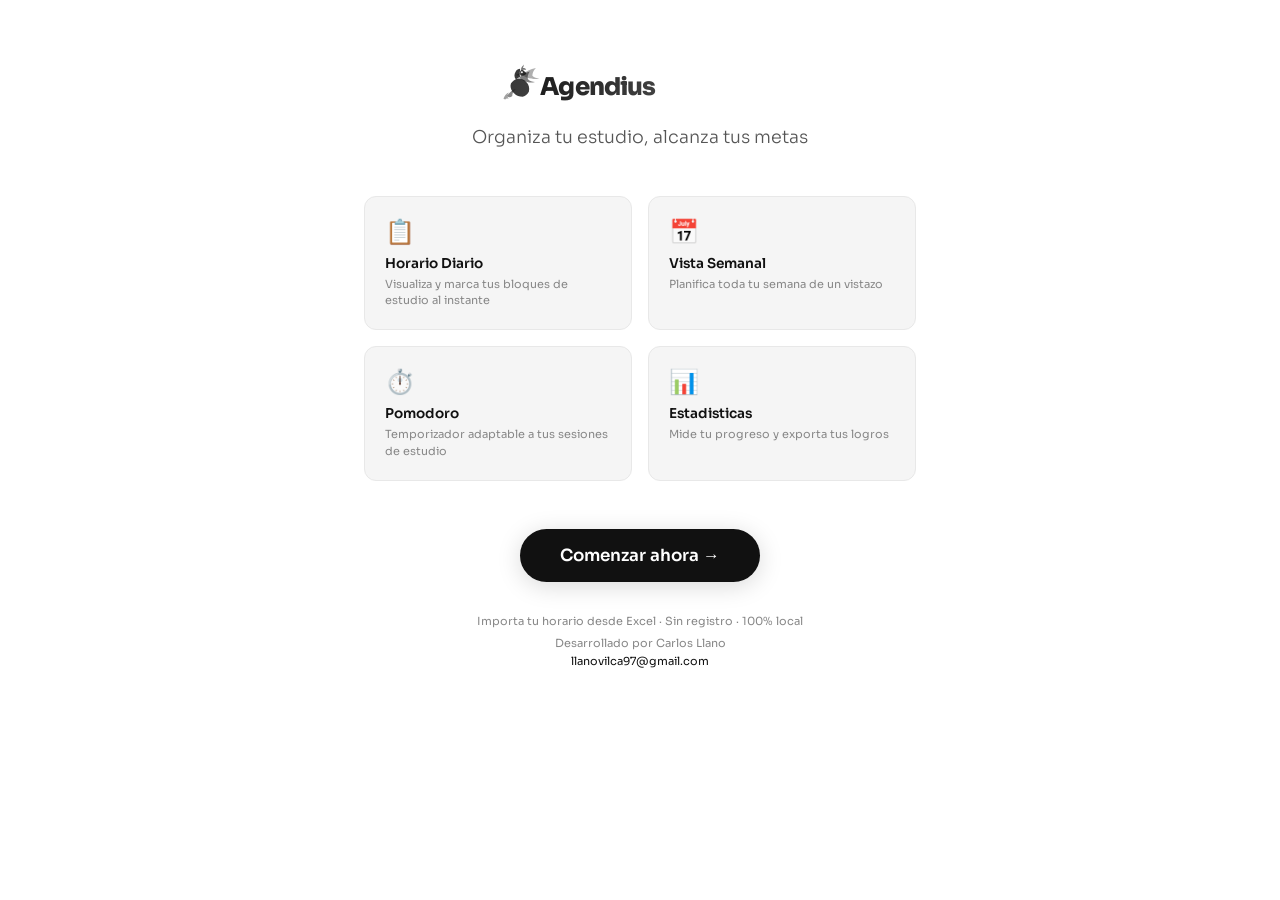
==== commit d7122d12: "Add files via upload" ====
--- a/index.html
+++ b/index.html
@@ -305,12 +305,25 @@
             <stop offset="100%" stop-color="var(--gold)"/>
           </linearGradient>
         </defs>
-        <path d="M30 8c-1.5 3-6 6-6 11 0 3 2 6 6 8 4-2 6-5 6-8 0-5-5-8-6-11z" fill="url(#logoGrad)" opacity=".9"/>
-        <path d="M24 19c-3 2-5 5-3 8 1.5-1.5 3-3 3-5 0-1-.5-2 0-3z" fill="url(#logoGrad)" opacity=".6"/>
-        <path d="M36 19c3 2 5 5 3 8-1.5-1.5-3-3-3-5 0-1 .5-2 0-3z" fill="url(#logoGrad)" opacity=".6"/>
-        <path d="M30 27c-2 1.5-4 4-3 6 1.5-1 2.5-2.5 3-3.5.5 1 1.5 2.5 3 3.5 1-2-1-4.5-3-6z" fill="url(#logoGrad)" opacity=".7"/>
-        <circle cx="30" cy="16" r="1" fill="var(--bg)" opacity=".8"/>
-        <text x="48" y="40" font-family="Sora, sans-serif" font-size="28" font-weight="800" fill="url(#logoGrad)" letter-spacing="-1">Agendius</text>
+        <!-- Tail flames -->
+        <path d="M4 44c1-3 3-6 6-7-2 3-2 5 0 7-1 0-3 0-4 1-1 0-2-1-2-1z" fill="url(#logoGrad)" opacity=".4"/>
+        <path d="M8 41c3-4 6-7 10-8-3 3-4 5-4 8-2 2-4 2-6 0z" fill="url(#logoGrad)" opacity=".5"/>
+        <!-- Body -->
+        <path d="M18 22c4-2 9 0 12 3 3 3 4 7 3 11-1 3-4 5-7 6-4 0-7-1-10-4-3-3-4-6-4-9 0-3 3-5 6-7z" fill="url(#logoGrad)" opacity=".85"/>
+        <!-- Wing -->
+        <path d="M22 20c3-3 7-6 12-7-2 3-3 6-2 9 2 2 5 3 8 3-3 1-6 1-9 0-3 0-6-2-9-5z" fill="url(#logoGrad)" opacity=".55"/>
+        <path d="M25 17c4-4 10-7 16-8-3 3-4 6-4 9 2 2 5 3 8 3-3 1-6 1-9 0-4 0-7-2-11-4z" fill="url(#logoGrad)" opacity=".35"/>
+        <!-- Neck -->
+        <path d="M18 22c-2-3-2-6 0-9 1-2 3-3 5-3 0 3-1 6 0 9-2 1-3 2-5 3z" fill="url(#logoGrad)" opacity=".85"/>
+        <!-- Head -->
+        <path d="M23 13c1-2 3-2 5 0 1 0 2 2 2 3-2 1-3 2-5 2-1 0-2 0-2-2v-3z" fill="url(#logoGrad)" opacity=".9"/>
+        <!-- Crest -->
+        <path d="M24 11c0-3 2-4 3-6 0 2 0 3-1 4 2 0 3 0 4 2-1 0-3 0-4 0 0 1-1 1-2 0z" fill="url(#logoGrad)" opacity=".6"/>
+        <!-- Beak -->
+        <path d="M23 15l-5 2 3 1 2-3z" fill="url(#logoGrad)" opacity=".7"/>
+        <!-- Eye -->
+        <circle cx="25" cy="14" r="1.2" fill="var(--bg)" opacity=".9"/>
+        <text x="46" y="40" font-family="Sora, sans-serif" font-size="28" font-weight="800" fill="url(#logoGrad)" letter-spacing="-1">Agendius</text>
       </svg>
     </div>
     <p class="landing-tagline">Organiza tu estudio, alcanza tus metas</p>
@@ -364,12 +377,25 @@
   <div class="sidebar-header">
     <div class="sidebar-brand">
       <div class="brand-icon">
-        <svg viewBox="0 0 40 40" fill="none" xmlns="http://www.w3.org/2000/svg" width="22" height="22">
-          <path d="M20 4c-2 4-8 8-8 14 0 4 3 8 8 10 5-2 8-6 8-10 0-6-6-10-8-14z" fill="currentColor" opacity=".9"/>
-          <path d="M12 18c-4 2-6 6-4 10 2-2 4-4 4-6 0-1-1-3 0-4z" fill="currentColor" opacity=".6"/>
-          <path d="M28 18c4 2 6 6 4 10-2-2-4-4-4-6 0-1 1-3 0-4z" fill="currentColor" opacity=".6"/>
-          <path d="M20 28c-3 2-5 5-4 8 2-1 3-3 4-4 1 1 2 3 4 4 1-3-1-6-4-8z" fill="currentColor" opacity=".7"/>
-          <circle cx="20" cy="14" r="1.5" fill="var(--bg)" opacity=".8"/>
+        <svg viewBox="0 0 40 40" fill="none" xmlns="http://www.w3.org/2000/svg" width="24" height="24">
+          <!-- Tail flames -->
+          <path d="M6 30c1-2 2-4 4-5-1 2-1 4 0 5-1 0-2 0-3 1-1 0-1-1-1-1z" fill="currentColor" opacity=".4"/>
+          <path d="M8 28c2-3 4-5 7-6-2 2-3 4-3 6-1 1-3 1-4 0z" fill="currentColor" opacity=".5"/>
+          <!-- Body -->
+          <path d="M14 18c3-1 6 0 8 2 2 2 3 5 2 8-1 2-3 3-5 4-3 0-5-1-7-3-2-2-3-4-3-6 0-2 2-3 5-5z" fill="currentColor" opacity=".85"/>
+          <!-- Wing -->
+          <path d="M16 16c2-2 5-4 8-5-1 2-2 4-1 6 1 1 3 2 5 2-2 1-4 1-6 0-2 0-4-1-6-3z" fill="currentColor" opacity=".55"/>
+          <path d="M18 14c3-3 7-5 11-6-2 2-3 4-3 6 1 1 3 2 5 2-2 1-4 1-6 0-3 0-5-1-7-2z" fill="currentColor" opacity=".35"/>
+          <!-- Neck -->
+          <path d="M14 18c-1-2-1-4 0-6 1-1 2-2 3-2 0 2-1 4 0 6-1 1-2 2-3 2z" fill="currentColor" opacity=".85"/>
+          <!-- Head -->
+          <path d="M17 10c1-1 2-1 3 0 1 0 1 1 1 2-1 1-2 1-3 1-1 0-1 0-1-1v-2z" fill="currentColor" opacity=".9"/>
+          <!-- Crest -->
+          <path d="M18 9c0-2 1-3 2-4 0 1 0 2-1 3 1 0 2 0 3 1-1 0-2 0-3 0 0 1-1 1-1 0z" fill="currentColor" opacity=".6"/>
+          <!-- Beak -->
+          <path d="M17 11l-3 1 2 1 1-2z" fill="currentColor" opacity=".7"/>
+          <!-- Eye -->
+          <circle cx="18.5" cy="10.5" r="0.8" fill="var(--bg)" opacity=".9"/>
         </svg>
       </div>
       <h2>Agendius</h2>
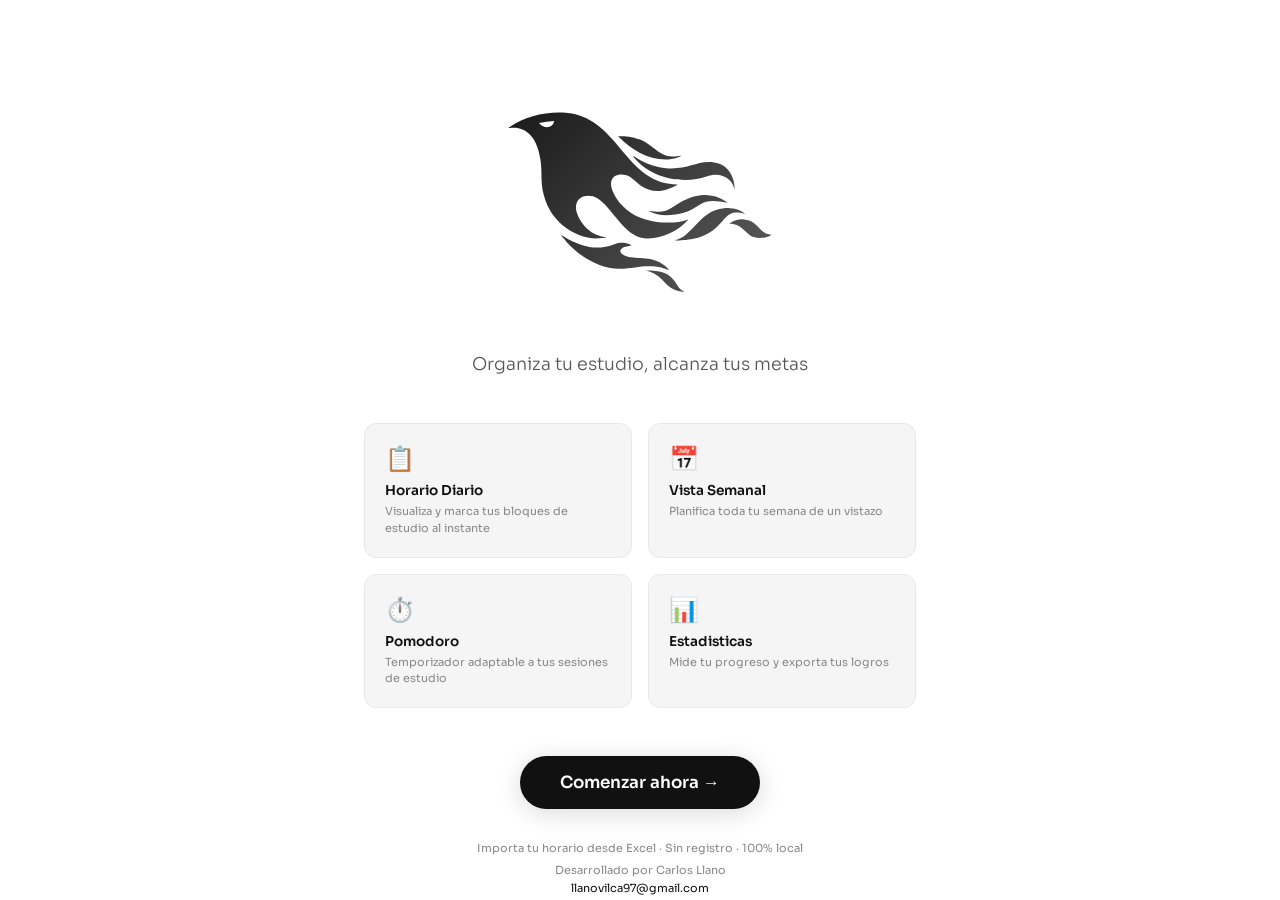
==== commit 7c639de2: "Add files via upload" ====
--- a/index.html
+++ b/index.html
@@ -297,33 +297,15 @@
      ═══════════════════════════════════════ -->
 <div class="landing" id="landing">
   <div class="landing-content">
-    <div class="landing-logo">
-      <svg viewBox="0 0 320 60" fill="none" xmlns="http://www.w3.org/2000/svg" width="320" height="60">
+<div class="landing-logo">
+      <svg fill="url(#logoGrad)" viewBox="0 0 32 32" xmlns="http://www.w3.org/2000/svg" width="48" height="48">
         <defs>
-          <linearGradient id="logoGrad" x1="0" y1="0" x2="320" y2="60" gradientUnits="userSpaceOnUse">
+          <linearGradient id="logoGrad" x1="0" y1="0" x2="32" y2="32" gradientUnits="userSpaceOnUse">
             <stop offset="0%" stop-color="var(--accent)"/>
             <stop offset="100%" stop-color="var(--gold)"/>
           </linearGradient>
         </defs>
-        <!-- Tail flames -->
-        <path d="M4 44c1-3 3-6 6-7-2 3-2 5 0 7-1 0-3 0-4 1-1 0-2-1-2-1z" fill="url(#logoGrad)" opacity=".4"/>
-        <path d="M8 41c3-4 6-7 10-8-3 3-4 5-4 8-2 2-4 2-6 0z" fill="url(#logoGrad)" opacity=".5"/>
-        <!-- Body -->
-        <path d="M18 22c4-2 9 0 12 3 3 3 4 7 3 11-1 3-4 5-7 6-4 0-7-1-10-4-3-3-4-6-4-9 0-3 3-5 6-7z" fill="url(#logoGrad)" opacity=".85"/>
-        <!-- Wing -->
-        <path d="M22 20c3-3 7-6 12-7-2 3-3 6-2 9 2 2 5 3 8 3-3 1-6 1-9 0-3 0-6-2-9-5z" fill="url(#logoGrad)" opacity=".55"/>
-        <path d="M25 17c4-4 10-7 16-8-3 3-4 6-4 9 2 2 5 3 8 3-3 1-6 1-9 0-4 0-7-2-11-4z" fill="url(#logoGrad)" opacity=".35"/>
-        <!-- Neck -->
-        <path d="M18 22c-2-3-2-6 0-9 1-2 3-3 5-3 0 3-1 6 0 9-2 1-3 2-5 3z" fill="url(#logoGrad)" opacity=".85"/>
-        <!-- Head -->
-        <path d="M23 13c1-2 3-2 5 0 1 0 2 2 2 3-2 1-3 2-5 2-1 0-2 0-2-2v-3z" fill="url(#logoGrad)" opacity=".9"/>
-        <!-- Crest -->
-        <path d="M24 11c0-3 2-4 3-6 0 2 0 3-1 4 2 0 3 0 4 2-1 0-3 0-4 0 0 1-1 1-2 0z" fill="url(#logoGrad)" opacity=".6"/>
-        <!-- Beak -->
-        <path d="M23 15l-5 2 3 1 2-3z" fill="url(#logoGrad)" opacity=".7"/>
-        <!-- Eye -->
-        <circle cx="25" cy="14" r="1.2" fill="var(--bg)" opacity=".9"/>
-        <text x="46" y="40" font-family="Sora, sans-serif" font-size="28" font-weight="800" fill="url(#logoGrad)" letter-spacing="-1">Agendius</text>
+        <path d="M 6.6914062 6 C 4.7821152 6.0138906 2.6172656 6.5645937 1.1035156 7.6679688 C 1.0665156 7.6969687 1.033 7.7239531 1 7.7519531 C 1.005 7.7609531 1.0057656 7.7663906 1.0097656 7.7753906 C 1.0477656 7.7753906 1.0830937 7.769625 1.1210938 7.765625 C 1.4160938 7.718625 1.7080469 7.7282969 1.9980469 7.7792969 C 3.1140469 7.9812969 4.2331875 8.8622344 4.6171875 11.365234 C 4.8651875 12.973234 4.5841875 13.747344 4.9921875 15.402344 C 5.8831875 19.016344 9.2594688 20.446625 10.980469 20.390625 C 11.158469 20.385625 12.048687 20.324109 12.179688 20.287109 C 12.066688 20.165109 10.136187 20.240891 8.9921875 17.962891 C 8.7901875 17.559891 8.6394063 17.136969 8.6914062 16.667969 C 8.8274062 15.472969 10.233906 15.261781 11.128906 15.800781 C 12.816906 16.812781 14.095984 20.081094 16.458984 20.371094 C 18.192984 20.582094 20.42525 19.573188 21.53125 18.242188 C 21.50325 18.237188 21.493375 18.234281 21.484375 18.238281 C 21.465375 18.243281 21.445641 18.246953 21.431641 18.251953 C 19.870641 18.818953 17.011188 18.707594 15.117188 17.558594 C 13.354188 16.489594 12.628453 14.805547 12.689453 14.060547 C 12.773453 13.062547 13.763047 12.974578 14.373047 13.142578 C 15.048047 13.325578 15.516313 13.966781 16.195312 14.425781 C 16.926313 14.912781 17.738563 15.067203 18.601562 14.908203 C 19.299563 14.781203 20.2135 14.331516 20.3125 14.228516 C 20.2605 14.223516 20.228312 14.224703 20.195312 14.220703 C 19.904312 14.192703 19.614125 14.183625 19.328125 14.140625 C 14.116125 13.367625 13.286188 6.4703906 7.4921875 6.0253906 C 7.2325625 6.0055156 6.9641621 5.9980156 6.6914062 6 z M 6.1855469 6.9746094 C 6.1335469 7.6636094 5.1432969 7.9729687 4.5292969 7.2929688 C 4.4862969 7.2459688 4.48675 7.2372187 4.46875 7.1992188 C 5.03575 7.0772188 5.6035469 7.0076094 6.1855469 6.9746094 z M 13.492188 8.703125 C 13.538187 8.755125 13.563797 8.7845 13.591797 8.8125 C 14.294797 9.5485 15.095 10.157094 16 10.621094 C 17.083 11.170094 18.218406 11.46575 19.441406 11.34375 C 19.858406 11.30575 20.260625 11.197766 20.640625 11.009766 C 20.668625 10.995766 20.696609 10.972125 20.724609 10.953125 C 20.696609 10.939125 20.673297 10.934453 20.654297 10.939453 C 20.452297 10.963453 20.256688 11.000531 20.054688 11.019531 C 19.445687 11.075531 18.869609 10.982625 18.349609 10.640625 C 17.505609 10.082625 16.919094 9.4726562 15.996094 9.0976562 C 14.885094 8.6476562 13.848187 8.703125 13.492188 8.703125 z M 15.240234 11.001953 C 15.188234 11.069953 15.269734 11.105484 15.302734 11.146484 C 17.482734 13.755484 21.24075 14.157406 23.59375 13.316406 C 25.36075 12.688406 26.529672 13.674922 26.763672 14.669922 C 26.767672 14.687922 26.776156 14.710516 26.785156 14.728516 C 26.794156 14.723516 26.805453 14.722656 26.814453 14.722656 C 26.814453 14.315656 26.738219 13.850781 26.574219 13.425781 C 26.297219 12.707781 25.825312 12.155328 25.070312 11.861328 C 23.889312 11.404328 22.722125 11.774766 21.953125 12.009766 C 20.767125 12.375766 19.636984 12.521094 18.208984 12.246094 C 17.176984 12.051094 16.230812 11.666547 15.382812 11.060547 C 15.339813 11.028547 15.245234 10.992953 15.240234 11.001953 z M 23.720703 15.443359 C 23.424812 15.430984 23.110188 15.447844 22.773438 15.496094 C 21.354438 15.702094 20.544297 16.344219 19.529297 16.949219 C 18.660297 17.460219 18.138859 17.400656 17.005859 17.222656 C 17.005859 17.231656 17 17.235141 17 17.244141 C 17.018 17.253141 17.030922 17.264437 17.044922 17.273438 C 18.000922 17.760437 18.819734 17.807437 20.052734 17.648438 C 21.444734 17.465438 22.099047 16.967906 22.873047 16.503906 C 23.806047 15.945906 24.675234 16.110406 25.990234 16.316406 C 25.994234 16.307406 25.995 16.296109 26 16.287109 C 25.331 15.780859 24.608375 15.480484 23.720703 15.443359 z M 25.609375 16.933594 C 24.133428 17.043393 23.25025 17.935047 22.453125 18.763672 C 22.103125 19.128672 21.757672 19.495891 21.388672 19.837891 C 20.687672 20.493891 20.131 20.545234 20 20.615234 L 20 20.634766 C 20.29 20.653766 21.247656 20.6105 22.097656 20.4375 C 25.359656 19.7665 25.425453 17.426969 26.939453 17.417969 C 27.290453 17.417969 27.630031 17.445266 27.957031 17.572266 C 27.966031 17.577266 27.977 17.572266 28 17.572266 C 27.986 17.553266 27.980797 17.54025 27.966797 17.53125 C 27.648797 17.32025 27.358297 17.019547 26.279297 16.935547 C 26.042797 16.916797 25.820225 16.917908 25.609375 16.933594 z M 27.892578 18.214844 C 27.321031 18.162063 26.776359 18.321281 26.255859 18.644531 C 26.241859 18.654531 26.227219 18.673938 26.199219 18.710938 C 26.536219 18.734937 27.048578 18.749469 27.517578 19.105469 C 28.084578 19.537469 28.421047 20.051375 28.998047 20.234375 C 29.936047 20.530375 30.836 20.131328 31 19.986328 C 30.991 19.967328 30.985469 19.963797 30.980469 19.966797 C 30.881469 19.938797 30.404438 19.961609 29.898438 19.474609 C 29.373437 18.973609 29.058656 18.536844 28.472656 18.339844 C 28.275906 18.273094 28.083094 18.232437 27.892578 18.214844 z M 7.0195312 20 L 7 20.017578 C 7.085 20.162578 7.6619063 20.851125 7.8789062 21.078125 C 9.3679062 22.649125 11.692844 23.913375 13.714844 23.859375 C 15.188844 23.818375 16.210953 23.488078 17.376953 23.580078 C 18.501953 23.661078 19.048391 23.933953 19.275391 24.001953 C 19.280391 23.992953 19.289922 23.987516 19.294922 23.978516 C 19.200922 23.846516 18.931359 23.583188 18.818359 23.492188 C 17.202359 22.214187 15.462609 22.903797 14.224609 22.341797 C 13.676609 22.092797 13.653531 21.7615 13.894531 21.5625 C 14.078531 21.4035 14.153344 21.377078 15.027344 21.205078 C 14.927344 21.051078 14.063234 20.653219 12.990234 21.074219 C 11.880234 21.508219 10.751422 21.539656 9.6074219 21.222656 C 8.2324219 20.842656 7.3315313 20.186 7.0195312 20 z M 16.6875 24.050781 C 16.6745 24.050781 16.659719 24.059359 16.636719 24.068359 C 16.951719 24.152359 17.860469 24.302937 18.855469 25.460938 C 19.444469 26.145937 20.147188 26.435953 20.992188 26.501953 C 20.997188 26.477953 21.025781 26.464203 20.925781 26.408203 C 20.696781 26.277203 20.508328 26.113672 20.361328 25.888672 C 20.060328 25.424672 19.617891 24.532422 18.462891 24.232422 C 17.878891 24.082422 17.2855 24.055781 16.6875 24.050781 z"/>
       </svg>
     </div>
     <p class="landing-tagline">Organiza tu estudio, alcanza tus metas</p>
@@ -376,26 +358,9 @@
 <aside class="sidebar" id="sidebar">
   <div class="sidebar-header">
     <div class="sidebar-brand">
-      <div class="brand-icon">
-        <svg viewBox="0 0 40 40" fill="none" xmlns="http://www.w3.org/2000/svg" width="24" height="24">
-          <!-- Tail flames -->
-          <path d="M6 30c1-2 2-4 4-5-1 2-1 4 0 5-1 0-2 0-3 1-1 0-1-1-1-1z" fill="currentColor" opacity=".4"/>
-          <path d="M8 28c2-3 4-5 7-6-2 2-3 4-3 6-1 1-3 1-4 0z" fill="currentColor" opacity=".5"/>
-          <!-- Body -->
-          <path d="M14 18c3-1 6 0 8 2 2 2 3 5 2 8-1 2-3 3-5 4-3 0-5-1-7-3-2-2-3-4-3-6 0-2 2-3 5-5z" fill="currentColor" opacity=".85"/>
-          <!-- Wing -->
-          <path d="M16 16c2-2 5-4 8-5-1 2-2 4-1 6 1 1 3 2 5 2-2 1-4 1-6 0-2 0-4-1-6-3z" fill="currentColor" opacity=".55"/>
-          <path d="M18 14c3-3 7-5 11-6-2 2-3 4-3 6 1 1 3 2 5 2-2 1-4 1-6 0-3 0-5-1-7-2z" fill="currentColor" opacity=".35"/>
-          <!-- Neck -->
-          <path d="M14 18c-1-2-1-4 0-6 1-1 2-2 3-2 0 2-1 4 0 6-1 1-2 2-3 2z" fill="currentColor" opacity=".85"/>
-          <!-- Head -->
-          <path d="M17 10c1-1 2-1 3 0 1 0 1 1 1 2-1 1-2 1-3 1-1 0-1 0-1-1v-2z" fill="currentColor" opacity=".9"/>
-          <!-- Crest -->
-          <path d="M18 9c0-2 1-3 2-4 0 1 0 2-1 3 1 0 2 0 3 1-1 0-2 0-3 0 0 1-1 1-1 0z" fill="currentColor" opacity=".6"/>
-          <!-- Beak -->
-          <path d="M17 11l-3 1 2 1 1-2z" fill="currentColor" opacity=".7"/>
-          <!-- Eye -->
-          <circle cx="18.5" cy="10.5" r="0.8" fill="var(--bg)" opacity=".9"/>
+<div class="brand-icon">
+        <svg fill="currentColor" viewBox="0 0 32 32" xmlns="http://www.w3.org/2000/svg" width="22" height="22">
+          <path d="M 6.6914062 6 C 4.7821152 6.0138906 2.6172656 6.5645937 1.1035156 7.6679688 C 1.0665156 7.6969687 1.033 7.7239531 1 7.7519531 C 1.005 7.7609531 1.0057656 7.7663906 1.0097656 7.7753906 C 1.0477656 7.7753906 1.0830937 7.769625 1.1210938 7.765625 C 1.4160938 7.718625 1.7080469 7.7282969 1.9980469 7.7792969 C 3.1140469 7.9812969 4.2331875 8.8622344 4.6171875 11.365234 C 4.8651875 12.973234 4.5841875 13.747344 4.9921875 15.402344 C 5.8831875 19.016344 9.2594688 20.446625 10.980469 20.390625 C 11.158469 20.385625 12.048687 20.324109 12.179688 20.287109 C 12.066688 20.165109 10.136187 20.240891 8.9921875 17.962891 C 8.7901875 17.559891 8.6394063 17.136969 8.6914062 16.667969 C 8.8274062 15.472969 10.233906 15.261781 11.128906 15.800781 C 12.816906 16.812781 14.095984 20.081094 16.458984 20.371094 C 18.192984 20.582094 20.42525 19.573188 21.53125 18.242188 C 21.50325 18.237188 21.493375 18.234281 21.484375 18.238281 C 21.465375 18.243281 21.445641 18.246953 21.431641 18.251953 C 19.870641 18.818953 17.011188 18.707594 15.117188 17.558594 C 13.354188 16.489594 12.628453 14.805547 12.689453 14.060547 C 12.773453 13.062547 13.763047 12.974578 14.373047 13.142578 C 15.048047 13.325578 15.516313 13.966781 16.195312 14.425781 C 16.926313 14.912781 17.738563 15.067203 18.601562 14.908203 C 19.299563 14.781203 20.2135 14.331516 20.3125 14.228516 C 20.2605 14.223516 20.228312 14.224703 20.195312 14.220703 C 19.904312 14.192703 19.614125 14.183625 19.328125 14.140625 C 14.116125 13.367625 13.286188 6.4703906 7.4921875 6.0253906 C 7.2325625 6.0055156 6.9641621 5.9980156 6.6914062 6 z M 6.1855469 6.9746094 C 6.1335469 7.6636094 5.1432969 7.9729687 4.5292969 7.2929688 C 4.4862969 7.2459688 4.48675 7.2372187 4.46875 7.1992188 C 5.03575 7.0772188 5.6035469 7.0076094 6.1855469 6.9746094 z M 13.492188 8.703125 C 13.538187 8.755125 13.563797 8.7845 13.591797 8.8125 C 14.294797 9.5485 15.095 10.157094 16 10.621094 C 17.083 11.170094 18.218406 11.46575 19.441406 11.34375 C 19.858406 11.30575 20.260625 11.197766 20.640625 11.009766 C 20.668625 10.995766 20.696609 10.972125 20.724609 10.953125 C 20.696609 10.939125 20.673297 10.934453 20.654297 10.939453 C 20.452297 10.963453 20.256688 11.000531 20.054688 11.019531 C 19.445687 11.075531 18.869609 10.982625 18.349609 10.640625 C 17.505609 10.082625 16.919094 9.4726562 15.996094 9.0976562 C 14.885094 8.6476562 13.848187 8.703125 13.492188 8.703125 z M 15.240234 11.001953 C 15.188234 11.069953 15.269734 11.105484 15.302734 11.146484 C 17.482734 13.755484 21.24075 14.157406 23.59375 13.316406 C 25.36075 12.688406 26.529672 13.674922 26.763672 14.669922 C 26.767672 14.687922 26.776156 14.710516 26.785156 14.728516 C 26.794156 14.723516 26.805453 14.722656 26.814453 14.722656 C 26.814453 14.315656 26.738219 13.850781 26.574219 13.425781 C 26.297219 12.707781 25.825312 12.155328 25.070312 11.861328 C 23.889312 11.404328 22.722125 11.774766 21.953125 12.009766 C 20.767125 12.375766 19.636984 12.521094 18.208984 12.246094 C 17.176984 12.051094 16.230812 11.666547 15.382812 11.060547 C 15.339813 11.028547 15.245234 10.992953 15.240234 11.001953 z M 23.720703 15.443359 C 23.424812 15.430984 23.110188 15.447844 22.773438 15.496094 C 21.354438 15.702094 20.544297 16.344219 19.529297 16.949219 C 18.660297 17.460219 18.138859 17.400656 17.005859 17.222656 C 17.005859 17.231656 17 17.235141 17 17.244141 C 17.018 17.253141 17.030922 17.264437 17.044922 17.273438 C 18.000922 17.760437 18.819734 17.807437 20.052734 17.648438 C 21.444734 17.465438 22.099047 16.967906 22.873047 16.503906 C 23.806047 15.945906 24.675234 16.110406 25.990234 16.316406 C 25.994234 16.307406 25.995 16.296109 26 16.287109 C 25.331 15.780859 24.608375 15.480484 23.720703 15.443359 z M 25.609375 16.933594 C 24.133428 17.043393 23.25025 17.935047 22.453125 18.763672 C 22.103125 19.128672 21.757672 19.495891 21.388672 19.837891 C 20.687672 20.493891 20.131 20.545234 20 20.615234 L 20 20.634766 C 20.29 20.653766 21.247656 20.6105 22.097656 20.4375 C 25.359656 19.7665 25.425453 17.426969 26.939453 17.417969 C 27.290453 17.417969 27.630031 17.445266 27.957031 17.572266 C 27.966031 17.577266 27.977 17.572266 28 17.572266 C 27.986 17.553266 27.980797 17.54025 27.966797 17.53125 C 27.648797 17.32025 27.358297 17.019547 26.279297 16.935547 C 26.042797 16.916797 25.820225 16.917908 25.609375 16.933594 z M 27.892578 18.214844 C 27.321031 18.162063 26.776359 18.321281 26.255859 18.644531 C 26.241859 18.654531 26.227219 18.673938 26.199219 18.710938 C 26.536219 18.734937 27.048578 18.749469 27.517578 19.105469 C 28.084578 19.537469 28.421047 20.051375 28.998047 20.234375 C 29.936047 20.530375 30.836 20.131328 31 19.986328 C 30.991 19.967328 30.985469 19.963797 30.980469 19.966797 C 30.881469 19.938797 30.404438 19.961609 29.898438 19.474609 C 29.373437 18.973609 29.058656 18.536844 28.472656 18.339844 C 28.275906 18.273094 28.083094 18.232437 27.892578 18.214844 z M 7.0195312 20 L 7 20.017578 C 7.085 20.162578 7.6619063 20.851125 7.8789062 21.078125 C 9.3679062 22.649125 11.692844 23.913375 13.714844 23.859375 C 15.188844 23.818375 16.210953 23.488078 17.376953 23.580078 C 18.501953 23.661078 19.048391 23.933953 19.275391 24.001953 C 19.280391 23.992953 19.289922 23.987516 19.294922 23.978516 C 19.200922 23.846516 18.931359 23.583188 18.818359 23.492188 C 17.202359 22.214187 15.462609 22.903797 14.224609 22.341797 C 13.676609 22.092797 13.653531 21.7615 13.894531 21.5625 C 14.078531 21.4035 14.153344 21.377078 15.027344 21.205078 C 14.927344 21.051078 14.063234 20.653219 12.990234 21.074219 C 11.880234 21.508219 10.751422 21.539656 9.6074219 21.222656 C 8.2324219 20.842656 7.3315313 20.186 7.0195312 20 z M 16.6875 24.050781 C 16.6745 24.050781 16.659719 24.059359 16.636719 24.068359 C 16.951719 24.152359 17.860469 24.302937 18.855469 25.460938 C 19.444469 26.145937 20.147188 26.435953 20.992188 26.501953 C 20.997188 26.477953 21.025781 26.464203 20.925781 26.408203 C 20.696781 26.277203 20.508328 26.113672 20.361328 25.888672 C 20.060328 25.424672 19.617891 24.532422 18.462891 24.232422 C 17.878891 24.082422 17.2855 24.055781 16.6875 24.050781 z"/>
         </svg>
       </div>
       <h2>Agendius</h2>
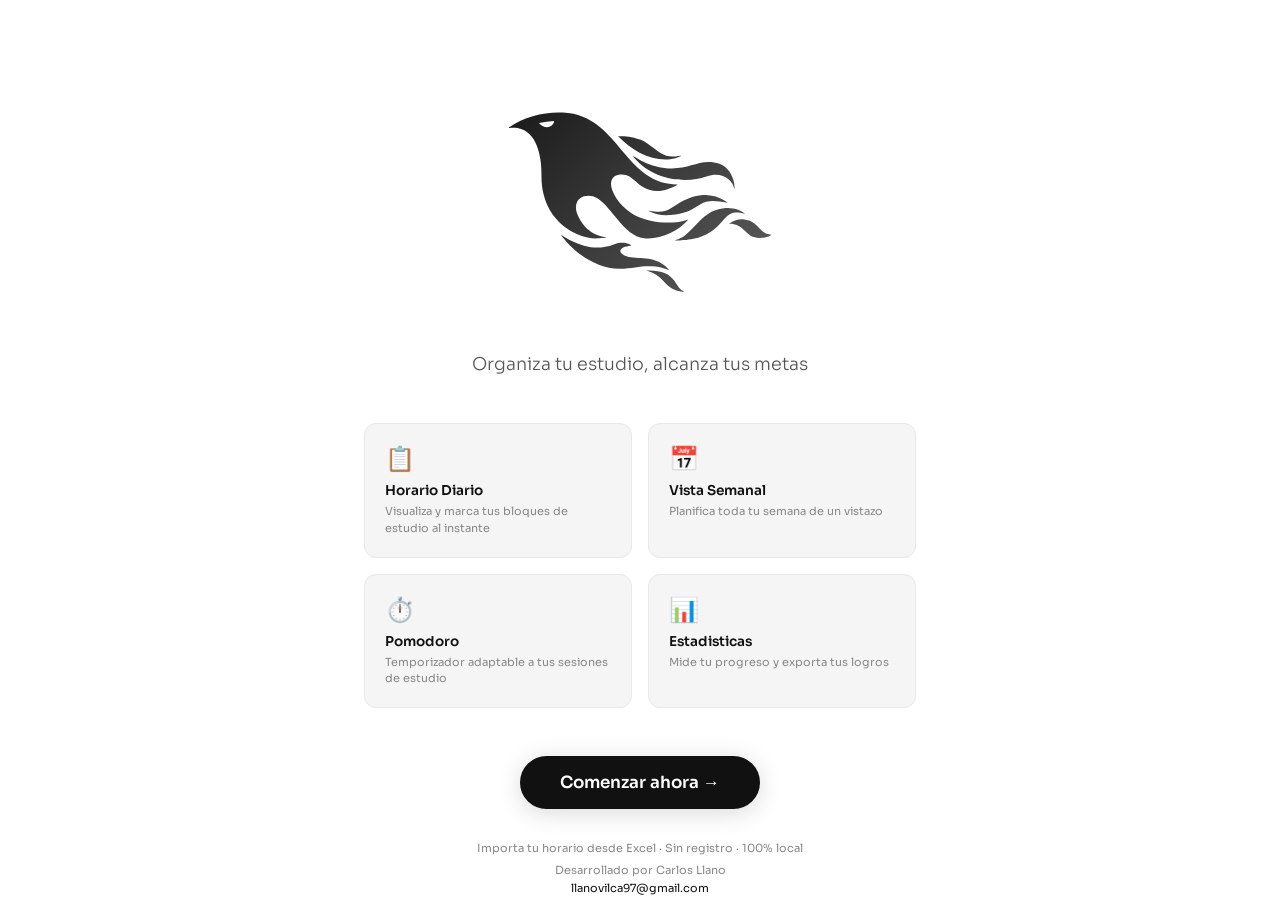
==== commit d21c3554: "Add files via upload" ====
--- a/index.html
+++ b/index.html
@@ -398,10 +398,6 @@
       <svg class="theme-icon-sun" viewBox="0 0 24 24" fill="none" stroke="currentColor" stroke-width="2" stroke-linecap="round" stroke-linejoin="round" width="16" height="16"><circle cx="12" cy="12" r="5"/><path d="M12 1v2M12 21v2M4.22 4.22l1.42 1.42M18.36 18.36l1.42 1.42M1 12h2M21 12h2M4.22 19.78l1.42-1.42M18.36 5.64l1.42-1.42"/></svg>
       <span id="themeLabel">Modo oscuro</span>
     </button>
-    <button id="btnResetAll">
-      <svg viewBox="0 0 24 24" fill="none" stroke="currentColor" stroke-width="2" stroke-linecap="round" stroke-linejoin="round" width="16" height="16"><path d="M1 4v6h6"/><path d="M3.51 15a9 9 0 102.13-9.36L1 10"/></svg>
-      Reiniciar todo
-    </button>
   </div>
 </aside>
 
@@ -413,7 +409,7 @@
   <button data-v="week"><div class="bnav-i"><svg viewBox="0 0 24 24" fill="none" stroke="currentColor" stroke-width="2" stroke-linecap="round" stroke-linejoin="round" width="18" height="18"><rect x="3" y="4" width="18" height="18" rx="2"/><path d="M16 2v4M8 2v4M3 10h18"/><path d="M8 14h.01M12 14h.01M16 14h.01M8 18h.01M12 18h.01"/></svg></div>Semana</button>
   <button data-v="pomo"><div class="bnav-i"><svg viewBox="0 0 24 24" fill="none" stroke="currentColor" stroke-width="2" stroke-linecap="round" stroke-linejoin="round" width="18" height="18"><circle cx="12" cy="12" r="10"/><path d="M12 6v6l4 2"/></svg></div>Pomodoro</button>
   <button data-v="admin"><div class="bnav-i"><svg viewBox="0 0 24 24" fill="none" stroke="currentColor" stroke-width="2" stroke-linecap="round" stroke-linejoin="round" width="18" height="18"><circle cx="12" cy="12" r="3"/><path d="M19.4 15a1.65 1.65 0 00.33 1.82l.06.06a2 2 0 01-2.83 2.83l-.06-.06a1.65 1.65 0 00-1.82-.33 1.65 1.65 0 00-1 1.51V21a2 2 0 01-4 0v-.09A1.65 1.65 0 009 19.4a1.65 1.65 0 00-1.82.33l-.06.06a2 2 0 01-2.83-2.83l.06-.06A1.65 1.65 0 004.68 15a1.65 1.65 0 00-1.51-1H3a2 2 0 010-4h.09A1.65 1.65 0 004.6 9a1.65 1.65 0 00-.33-1.82l-.06-.06a2 2 0 012.83-2.83l.06.06A1.65 1.65 0 009 4.68a1.65 1.65 0 001-1.51V3a2 2 0 014 0v.09a1.65 1.65 0 001 1.51 1.65 1.65 0 001.82-.33l.06-.06a2 2 0 012.83 2.83l-.06.06A1.65 1.65 0 0019.4 9a1.65 1.65 0 001.51 1H21a2 2 0 010 4h-.09a1.65 1.65 0 00-1.51 1z"/></svg></div>Admin</button>
-  <button id="btnThemeMobile"><svg viewBox="0 0 24 24" fill="none" stroke="currentColor" stroke-width="2" stroke-linecap="round" stroke-linejoin="round" width="18" height="18"><path d="M21 12.79A9 9 0 1111.21 3 7 7 0 0021 12.79z"/></svg></button>
+  <button id="btnThemeMobile"><div class="bnav-i"><svg viewBox="0 0 24 24" fill="none" stroke="currentColor" stroke-width="2" stroke-linecap="round" stroke-linejoin="round" width="18" height="18"><path d="M21 12.79A9 9 0 1111.21 3 7 7 0 0021 12.79z"/></svg></div></button>
 </nav>
 
 <!-- ═══════════════════════════════════════
@@ -479,6 +475,7 @@
       <button class="act" data-a="edit">📝 Editor</button>
       <button data-a="exp">📤 Exportar</button>
       <button data-a="stats">📊 Estadisticas</button>
+      <button data-a="reset">🗑️ Reiniciar</button>
     </div>
     <div class="admin-sec act" id="a-edit">
       <h3>Editar Horario</h3>
@@ -515,6 +512,14 @@
       <div class="cc"><canvas id="chStreak" height="180"></canvas></div>
       <div id="statsSum"></div>
       <div class="bg"><button class="btn btn-s" id="expReport">📋 Copiar Reporte</button></div>
+    </div>
+    <div class="admin-sec" id="a-reset">
+      <h3>Reiniciar</h3>
+      <p style="color:var(--text2);font-size:.85rem;margin-bottom:16px">Esto borrara todos tus datos de estudio, horario y configuracion.</p>
+      <div class="bg"><button class="btn btn-d" id="btnResetAll">
+        <svg viewBox="0 0 24 24" fill="none" stroke="currentColor" stroke-width="2" stroke-linecap="round" stroke-linejoin="round" width="16" height="16"><path d="M1 4v6h6"/><path d="M3.51 15a9 9 0 102.13-9.36L1 10"/></svg>
+        Reiniciar todo
+      </button></div>
     </div>
   </div>
 </div>
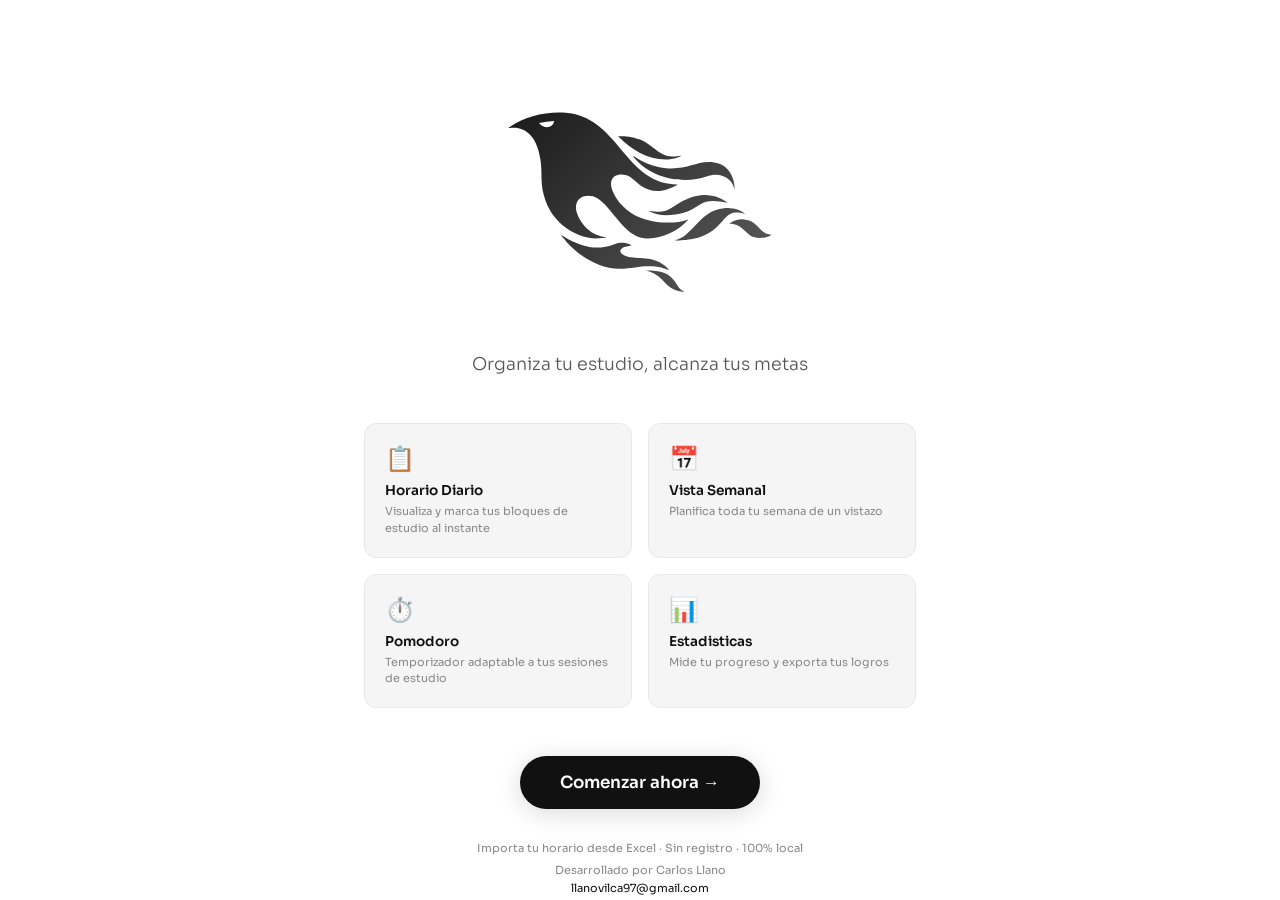
==== commit 6d00acb5: "Add files via upload" ====
--- a/index.html
+++ b/index.html
@@ -201,6 +201,21 @@
 .pomo-sessions .ps-count{font-size:1.8rem;font-weight:800;color:var(--gold)}
 .pomo-sessions .ps-dots{display:flex;gap:4px;justify-content:center;margin-top:8px}
 .pomo-sessions .ps-dot{width:8px;height:8px;border-radius:50%;background:var(--gold)}
+.pomo-custom{margin-top:12px}
+.pomo-custom-time{display:flex;align-items:center;justify-content:center;gap:6px}
+.pomo-custom-time input{width:48px;background:var(--surface2);border:1px solid var(--surface3);color:var(--text);padding:6px 8px;border-radius:var(--radius);font-family:inherit;font-size:.9rem;text-align:center;outline:none}
+.pomo-custom-time input:focus{border-color:var(--accent)}
+.pomo-custom-time span{color:var(--text3);font-weight:700;font-size:1.1rem}
+.pb-apply{background:var(--accent);color:var(--on-accent);border:none;padding:6px 14px;border-radius:var(--radius);font-family:inherit;font-size:.8rem;font-weight:600;cursor:pointer;transition:var(--transition)}
+.pb-apply:hover{opacity:.85}
+.pomo-sound-btn{margin-top:10px;background:var(--surface2);border:1px solid var(--surface3);color:var(--text2);padding:6px 14px;border-radius:var(--radius);font-family:inherit;font-size:.75rem;cursor:pointer;transition:var(--transition)}
+.pomo-sound-btn:hover{border-color:var(--accent)}
+.pomo-sound-panel{display:none;margin-top:8px;background:var(--surface);border:1px solid var(--surface2);border-radius:var(--radius);overflow:hidden}
+.pomo-sound-panel.vis{display:block}
+.pomo-sound-opt{padding:10px 14px;font-size:.8rem;color:var(--text2);cursor:pointer;transition:var(--transition);border-bottom:1px solid var(--surface2)}
+.pomo-sound-opt:last-child{border-bottom:none}
+.pomo-sound-opt:hover{background:var(--surface2);color:var(--text)}
+.pomo-sound-opt.act{background:var(--accent);color:var(--on-accent)}
 
 .pin-screen{display:none;flex-direction:column;align-items:center;justify-content:center;min-height:50vh;gap:16px}
 .pin-screen.vis{display:flex}
@@ -392,6 +407,10 @@
       <div class="snav-text">Admin</div>
     </button>
   </nav>
+  <div class="sidebar-credit" style="padding:12px 14px;border-top:1px solid var(--surface2);text-align:center">
+    <div style="font-size:.7rem;color:var(--text3)">Desarrollado por Carlos Llano</div>
+    <a href="mailto:llanovilca97@gmail.com" style="font-size:.65rem;color:var(--accent);text-decoration:none">llanovilca97@gmail.com</a>
+  </div>
   <div class="sidebar-footer">
     <button id="btnTheme">
       <svg class="theme-icon-moon" viewBox="0 0 24 24" fill="none" stroke="currentColor" stroke-width="2" stroke-linecap="round" stroke-linejoin="round" width="16" height="16"><path d="M21 12.79A9 9 0 1111.21 3 7 7 0 0021 12.79z"/></svg>
@@ -458,6 +477,22 @@
         <button data-m="10">Desc 10m</button>
         <button data-m="30">Desc 30m</button>
       </div>
+      <div class="pomo-custom">
+        <div class="pomo-custom-time">
+          <input type="number" id="pomoCustomH" min="0" max="9" placeholder="h" value="0">
+          <span>:</span>
+          <input type="number" id="pomoCustomM" min="0" max="59" placeholder="m" value="0">
+          <button class="pb-apply" id="pomoApply">Aplicar</button>
+        </div>
+      </div>
+      <button class="pomo-sound-btn" id="pomoSoundBtn">🔔 Sonido: Campana</button>
+      <div class="pomo-sound-panel" id="pomoSoundPanel">
+        <div class="pomo-sound-opt" data-s="campana">🔔 Campana</div>
+        <div class="pomo-sound-opt" data-s="alarma">🚨 Alarma</div>
+        <div class="pomo-sound-opt" data-s="beep">📢 Beep</div>
+        <div class="pomo-sound-opt" data-s="doble">🎵 Doble tono</div>
+        <div class="pomo-sound-opt" data-s="vibrar">📳 Vibrar</div>
+      </div>
     </div>
     <div class="pomo-sessions">
       <div class="ps-label">Sesiones hoy</div>
@@ -520,6 +555,10 @@
         <svg viewBox="0 0 24 24" fill="none" stroke="currentColor" stroke-width="2" stroke-linecap="round" stroke-linejoin="round" width="16" height="16"><path d="M1 4v6h6"/><path d="M3.51 15a9 9 0 102.13-9.36L1 10"/></svg>
         Reiniciar todo
       </button></div>
+      <div style="margin-top:24px;padding-top:16px;border-top:1px solid var(--surface2);text-align:center">
+        <div style="font-size:.8rem;color:var(--text3)">Desarrollado por Carlos Llano</div>
+        <a href="mailto:llanovilca97@gmail.com" style="font-size:.75rem;color:var(--accent);text-decoration:none">llanovilca97@gmail.com</a>
+      </div>
     </div>
   </div>
 </div>
@@ -574,7 +613,34 @@
 function trend(subj){let c=0,p=0;const today=new Date();for(let i=0;i<7;i++){const d=new Date(today);d.setDate(d.getDate()-i);const k=d.getFullYear()+'-'+String(d.getMonth()+1).padStart(2,'0')+'-'+String(d.getDate()).padStart(2,'0');const dn=DAYS_ES[d.getDay()];const bl=S.schedule[dn]||[];const lg=S.logs[k]||[];const sb=bl.filter(b=>b.subject===subj);p+=sb.length;sb.forEach(s=>{const l=lg.find(x=>x.time===s.time&&x.subject===s.subject);if(l&&(l.status==='completado'||l.status==='parcial'))c++})}return{c,p,pct:p>0?Math.round(c/p*100):0}}
 function subjNotes(subj){const n=[];Object.keys(S.logs).forEach(dk=>{S.logs[dk].forEach(l=>{if(l.subject===subj&&l.note)n.push({date:dk,note:l.note,status:l.status,ts:l.ts||0})})});return n.sort((a,b)=>b.ts-a.ts).slice(0,8)}
 
-function beep(){try{const c=new(window.AudioContext||window.webkitAudioContext)();const o=c.createOscillator();const g=c.createGain();o.connect(g);g.connect(c.destination);o.frequency.value=800;g.gain.value=.1;o.start();o.stop(c.currentTime+.15)}catch(e){}}
+function playSound(type){
+  try{
+    if(type==='vibrar'){if(navigator.vibrate)navigator.vibrate([200,100,200,100,200]);return}
+    const c=new(window.AudioContext||window.webkitAudioContext)();
+    const sounds={
+      campana:()=>{[523,494,440,392].forEach((f,i)=>{const o=c.createOscillator();const g=c.createGain();o.connect(g);g.connect(c.destination);o.type='sine';o.frequency.value=f;g.gain.setValueAtTime(.15,c.currentTime+i*.3);g.gain.exponentialRampToValueAtTime(.001,c.currentTime+i*.3+.4);o.start(c.currentTime+i*.3);o.stop(c.currentTime+i*.3+.4)})},
+      alarma:()=>{for(let i=0;i<6;i++){const o=c.createOscillator();const g=c.createGain();o.connect(g);g.connect(c.destination);o.type='square';o.frequency.value=i%2===0?880:660;g.gain.setValueAtTime(.08,c.currentTime+i*.15);g.gain.exponentialRampToValueAtTime(.001,c.currentTime+i*.15+.12);o.start(c.currentTime+i*.15);o.stop(c.currentTime+i*.15+.15)}},
+      beep:()=>{const o=c.createOscillator();const g=c.createGain();o.connect(g);g.connect(c.destination);o.type='sine';o.frequency.value=800;g.gain.setValueAtTime(.15,c.currentTime);g.gain.exponentialRampToValueAtTime(.001,c.currentTime+.3);o.start();o.stop(c.currentTime+.3)},
+      doble:()=>{[660,880].forEach((f,i)=>{const o=c.createOscillator();const g=c.createGain();o.connect(g);g.connect(c.destination);o.type='triangle';o.frequency.value=f;g.gain.setValueAtTime(.12,c.currentTime+i*.25);g.gain.exponentialRampToValueAtTime(.001,c.currentTime+i*.25+.35);o.start(c.currentTime+i*.25);o.stop(c.currentTime+i*.25+.35)})}
+    };
+    (sounds[type]||sounds.campana)();
+  }catch(e){}
+}
+function beep(){playSound(pomoSound)}
+
+let pomoSound=localStorage.getItem('agendius-pomosound')||'campana';
+const soundLabels={campana:'🔔 Campana',alarma:'🚨 Alarma',beep:'📢 Beep',doble:'🎵 Doble tono',vibrar:'📳 Vibrar'};
+function updateSoundBtn(){const b=document.getElementById('pomoSoundBtn');if(b)b.textContent='🔊 '+soundLabels[pomoSound]}
+document.getElementById('pomoSoundBtn').addEventListener('click',()=>{document.getElementById('pomoSoundPanel').classList.toggle('vis')});
+document.querySelectorAll('.pomo-sound-opt').forEach(o=>{
+  o.classList.toggle('act',o.dataset.s===pomoSound);
+  o.addEventListener('click',()=>{
+    pomoSound=o.dataset.s;localStorage.setItem('agendius-pomosound',pomoSound);
+    document.querySelectorAll('.pomo-sound-opt').forEach(x=>x.classList.remove('act'));o.classList.add('act');
+    document.getElementById('pomoSoundPanel').classList.remove('vis');updateSoundBtn();playSound(pomoSound);
+  });
+});
+document.addEventListener('click',e=>{if(!e.target.closest('#pomoSoundBtn')&&!e.target.closest('#pomoSoundPanel'))document.getElementById('pomoSoundPanel').classList.remove('vis')});
 
 function confetti(){let cv=document.querySelector('.confetti-canvas');if(!cv){cv=document.createElement('canvas');cv.className='confetti-canvas';document.body.appendChild(cv)}cv.width=innerWidth;cv.height=innerHeight;const ctx=cv.getContext('2d');const cols=['#7c3aed','#c9a84c','#22c55e','#3b82f6','#f97316','#0ea5e9'];const ps=Array.from({length:60},()=>({x:Math.random()*cv.width,y:-10-Math.random()*80,w:5+Math.random()*7,h:5+Math.random()*7,color:cols[Math.floor(Math.random()*cols.length)],vy:2+Math.random()*3,vx:(Math.random()-.5)*2,rot:Math.random()*360,rv:(Math.random()-.5)*8,r:Math.random()>.5}));let f=0;function a(){if(f>=150){ctx.clearRect(0,0,cv.width,cv.height);return}ctx.clearRect(0,0,cv.width,cv.height);ps.forEach(p=>{p.y+=p.vy;p.x+=p.vx;p.rot+=p.rv;ctx.save();ctx.translate(p.x,p.y);ctx.rotate(p.rot*Math.PI/180);ctx.fillStyle=p.color;ctx.globalAlpha=Math.max(0,1-f/150);if(p.r){ctx.beginPath();ctx.arc(0,0,p.w/2,0,Math.PI*2);ctx.fill()}else ctx.fillRect(-p.w/2,-p.h/2,p.w,p.h);ctx.restore()});f++;requestAnimationFrame(a)}a()}
 
@@ -666,6 +732,15 @@
 document.getElementById('pomoStart').addEventListener('click',()=>{if(pomo.run){clearInterval(pomo.int);pomo.run=false}else{pomo.int=setInterval(()=>{pomo.left--;if(pomo.left<=0){clearInterval(pomo.int);pomo.run=false;if(pomo.min>=50){pomo.sess++;confetti();beep()}beep()}renderPomo()},1000);pomo.run=true}renderPomo()});
 document.getElementById('pomoReset').addEventListener('click',()=>{if(pomo.int)clearInterval(pomo.int);pomo.run=false;pomo.left=pomo.min*60;renderPomo()});
 document.querySelectorAll('#pomoModes button').forEach(b=>b.addEventListener('click',()=>{if(pomo.int)clearInterval(pomo.int);pomo.run=false;pomo.min=parseInt(b.dataset.m);pomo.left=pomo.min*60;document.querySelectorAll('#pomoModes button').forEach(x=>x.classList.remove('act'));b.classList.add('act');renderPomo()}));
+document.getElementById('pomoApply').addEventListener('click',()=>{
+  const h=parseInt(document.getElementById('pomoCustomH').value)||0;
+  const m=parseInt(document.getElementById('pomoCustomM').value)||0;
+  const total=h*60+m;if(total<1)return;
+  if(pomo.int)clearInterval(pomo.int);pomo.run=false;
+  pomo.min=total;pomo.left=total*60;
+  document.querySelectorAll('#pomoModes button').forEach(x=>x.classList.remove('act'));
+  renderPomo();
+});
 
 /* ═══════════════════════════════════════
    ADMIN
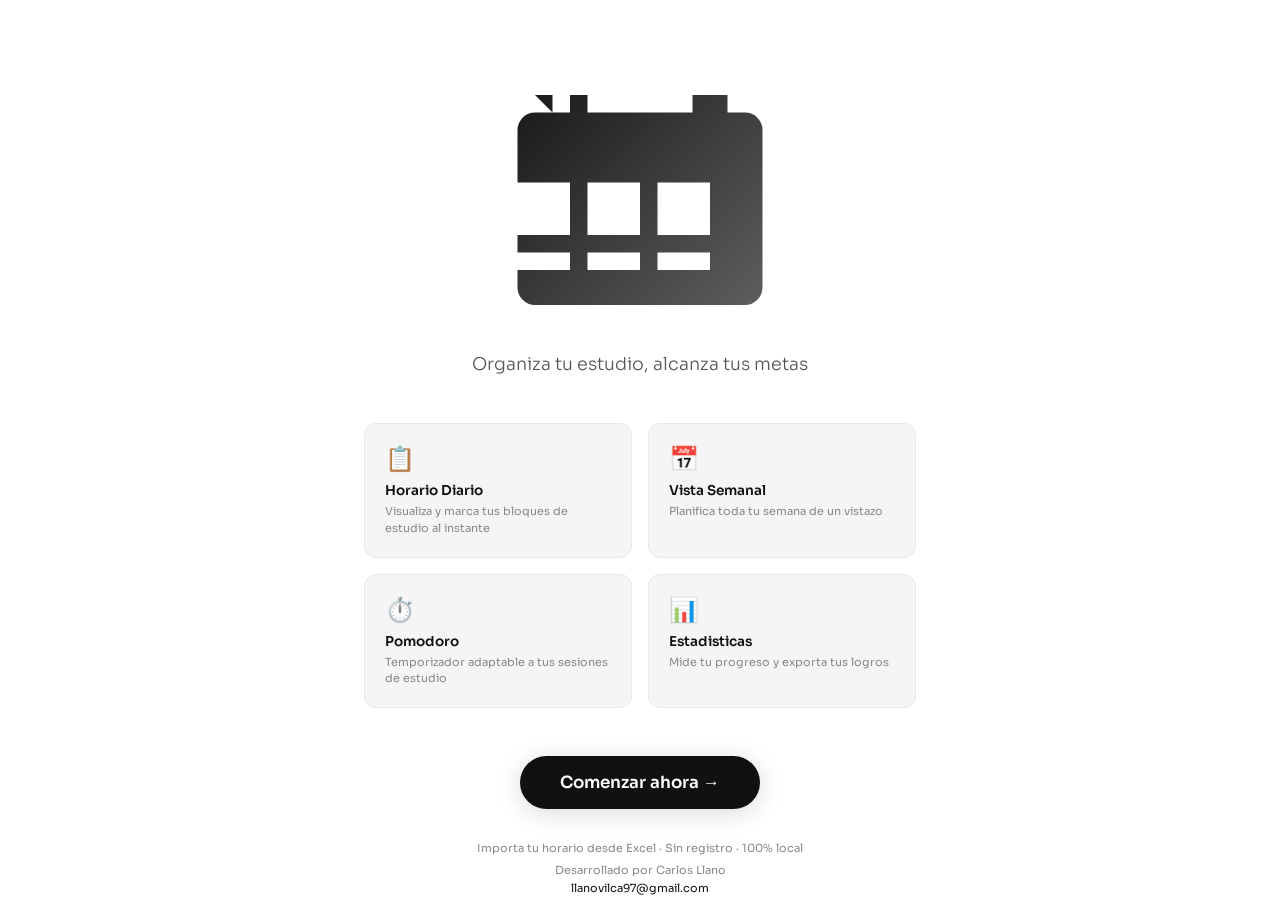
==== commit d573da0b: "Add files via upload" ====
--- a/index.html
+++ b/index.html
@@ -320,7 +320,7 @@
             <stop offset="100%" stop-color="var(--gold)"/>
           </linearGradient>
         </defs>
-        <path d="M 6.6914062 6 C 4.7821152 6.0138906 2.6172656 6.5645937 1.1035156 7.6679688 C 1.0665156 7.6969687 1.033 7.7239531 1 7.7519531 C 1.005 7.7609531 1.0057656 7.7663906 1.0097656 7.7753906 C 1.0477656 7.7753906 1.0830937 7.769625 1.1210938 7.765625 C 1.4160938 7.718625 1.7080469 7.7282969 1.9980469 7.7792969 C 3.1140469 7.9812969 4.2331875 8.8622344 4.6171875 11.365234 C 4.8651875 12.973234 4.5841875 13.747344 4.9921875 15.402344 C 5.8831875 19.016344 9.2594688 20.446625 10.980469 20.390625 C 11.158469 20.385625 12.048687 20.324109 12.179688 20.287109 C 12.066688 20.165109 10.136187 20.240891 8.9921875 17.962891 C 8.7901875 17.559891 8.6394063 17.136969 8.6914062 16.667969 C 8.8274062 15.472969 10.233906 15.261781 11.128906 15.800781 C 12.816906 16.812781 14.095984 20.081094 16.458984 20.371094 C 18.192984 20.582094 20.42525 19.573188 21.53125 18.242188 C 21.50325 18.237188 21.493375 18.234281 21.484375 18.238281 C 21.465375 18.243281 21.445641 18.246953 21.431641 18.251953 C 19.870641 18.818953 17.011188 18.707594 15.117188 17.558594 C 13.354188 16.489594 12.628453 14.805547 12.689453 14.060547 C 12.773453 13.062547 13.763047 12.974578 14.373047 13.142578 C 15.048047 13.325578 15.516313 13.966781 16.195312 14.425781 C 16.926313 14.912781 17.738563 15.067203 18.601562 14.908203 C 19.299563 14.781203 20.2135 14.331516 20.3125 14.228516 C 20.2605 14.223516 20.228312 14.224703 20.195312 14.220703 C 19.904312 14.192703 19.614125 14.183625 19.328125 14.140625 C 14.116125 13.367625 13.286188 6.4703906 7.4921875 6.0253906 C 7.2325625 6.0055156 6.9641621 5.9980156 6.6914062 6 z M 6.1855469 6.9746094 C 6.1335469 7.6636094 5.1432969 7.9729687 4.5292969 7.2929688 C 4.4862969 7.2459688 4.48675 7.2372187 4.46875 7.1992188 C 5.03575 7.0772188 5.6035469 7.0076094 6.1855469 6.9746094 z M 13.492188 8.703125 C 13.538187 8.755125 13.563797 8.7845 13.591797 8.8125 C 14.294797 9.5485 15.095 10.157094 16 10.621094 C 17.083 11.170094 18.218406 11.46575 19.441406 11.34375 C 19.858406 11.30575 20.260625 11.197766 20.640625 11.009766 C 20.668625 10.995766 20.696609 10.972125 20.724609 10.953125 C 20.696609 10.939125 20.673297 10.934453 20.654297 10.939453 C 20.452297 10.963453 20.256688 11.000531 20.054688 11.019531 C 19.445687 11.075531 18.869609 10.982625 18.349609 10.640625 C 17.505609 10.082625 16.919094 9.4726562 15.996094 9.0976562 C 14.885094 8.6476562 13.848187 8.703125 13.492188 8.703125 z M 15.240234 11.001953 C 15.188234 11.069953 15.269734 11.105484 15.302734 11.146484 C 17.482734 13.755484 21.24075 14.157406 23.59375 13.316406 C 25.36075 12.688406 26.529672 13.674922 26.763672 14.669922 C 26.767672 14.687922 26.776156 14.710516 26.785156 14.728516 C 26.794156 14.723516 26.805453 14.722656 26.814453 14.722656 C 26.814453 14.315656 26.738219 13.850781 26.574219 13.425781 C 26.297219 12.707781 25.825312 12.155328 25.070312 11.861328 C 23.889312 11.404328 22.722125 11.774766 21.953125 12.009766 C 20.767125 12.375766 19.636984 12.521094 18.208984 12.246094 C 17.176984 12.051094 16.230812 11.666547 15.382812 11.060547 C 15.339813 11.028547 15.245234 10.992953 15.240234 11.001953 z M 23.720703 15.443359 C 23.424812 15.430984 23.110188 15.447844 22.773438 15.496094 C 21.354438 15.702094 20.544297 16.344219 19.529297 16.949219 C 18.660297 17.460219 18.138859 17.400656 17.005859 17.222656 C 17.005859 17.231656 17 17.235141 17 17.244141 C 17.018 17.253141 17.030922 17.264437 17.044922 17.273438 C 18.000922 17.760437 18.819734 17.807437 20.052734 17.648438 C 21.444734 17.465438 22.099047 16.967906 22.873047 16.503906 C 23.806047 15.945906 24.675234 16.110406 25.990234 16.316406 C 25.994234 16.307406 25.995 16.296109 26 16.287109 C 25.331 15.780859 24.608375 15.480484 23.720703 15.443359 z M 25.609375 16.933594 C 24.133428 17.043393 23.25025 17.935047 22.453125 18.763672 C 22.103125 19.128672 21.757672 19.495891 21.388672 19.837891 C 20.687672 20.493891 20.131 20.545234 20 20.615234 L 20 20.634766 C 20.29 20.653766 21.247656 20.6105 22.097656 20.4375 C 25.359656 19.7665 25.425453 17.426969 26.939453 17.417969 C 27.290453 17.417969 27.630031 17.445266 27.957031 17.572266 C 27.966031 17.577266 27.977 17.572266 28 17.572266 C 27.986 17.553266 27.980797 17.54025 27.966797 17.53125 C 27.648797 17.32025 27.358297 17.019547 26.279297 16.935547 C 26.042797 16.916797 25.820225 16.917908 25.609375 16.933594 z M 27.892578 18.214844 C 27.321031 18.162063 26.776359 18.321281 26.255859 18.644531 C 26.241859 18.654531 26.227219 18.673938 26.199219 18.710938 C 26.536219 18.734937 27.048578 18.749469 27.517578 19.105469 C 28.084578 19.537469 28.421047 20.051375 28.998047 20.234375 C 29.936047 20.530375 30.836 20.131328 31 19.986328 C 30.991 19.967328 30.985469 19.963797 30.980469 19.966797 C 30.881469 19.938797 30.404438 19.961609 29.898438 19.474609 C 29.373437 18.973609 29.058656 18.536844 28.472656 18.339844 C 28.275906 18.273094 28.083094 18.232437 27.892578 18.214844 z M 7.0195312 20 L 7 20.017578 C 7.085 20.162578 7.6619063 20.851125 7.8789062 21.078125 C 9.3679062 22.649125 11.692844 23.913375 13.714844 23.859375 C 15.188844 23.818375 16.210953 23.488078 17.376953 23.580078 C 18.501953 23.661078 19.048391 23.933953 19.275391 24.001953 C 19.280391 23.992953 19.289922 23.987516 19.294922 23.978516 C 19.200922 23.846516 18.931359 23.583188 18.818359 23.492188 C 17.202359 22.214187 15.462609 22.903797 14.224609 22.341797 C 13.676609 22.092797 13.653531 21.7615 13.894531 21.5625 C 14.078531 21.4035 14.153344 21.377078 15.027344 21.205078 C 14.927344 21.051078 14.063234 20.653219 12.990234 21.074219 C 11.880234 21.508219 10.751422 21.539656 9.6074219 21.222656 C 8.2324219 20.842656 7.3315313 20.186 7.0195312 20 z M 16.6875 24.050781 C 16.6745 24.050781 16.659719 24.059359 16.636719 24.068359 C 16.951719 24.152359 17.860469 24.302937 18.855469 25.460938 C 19.444469 26.145937 20.147188 26.435953 20.992188 26.501953 C 20.997188 26.477953 21.025781 26.464203 20.925781 26.408203 C 20.696781 26.277203 20.508328 26.113672 20.361328 25.888672 C 20.060328 25.424672 19.617891 24.532422 18.462891 24.232422 C 17.878891 24.082422 17.2855 24.055781 16.6875 24.050781 z"/>
+        <path d="M4 4h2v2H4a2 2 0 0 0-2 2v18a2 2 0 0 0 2 2h24a2 2 0 0 0 2-2V8a2 2 0 0 0-2-2h-2V4h-2v2H10V4H8v2H6V6a2 2 0 0 0-2 2v2h24V8a2 2 0 0 0-2-2h-2V4h-2v2H10V4H8v2H6V6z M2 10v2h28v-2H2z M2 14h6v6H2v-6z M10 14h6v6h-6v-6z M18 14h6v6h-6v-6z M2 22h6v2H2v-2z M10 22h6v2h-6v-2z M18 22h6v2h-6v-2z"/>
       </svg>
     </div>
     <p class="landing-tagline">Organiza tu estudio, alcanza tus metas</p>
@@ -375,7 +375,7 @@
     <div class="sidebar-brand">
 <div class="brand-icon">
         <svg fill="currentColor" viewBox="0 0 32 32" xmlns="http://www.w3.org/2000/svg" width="22" height="22">
-          <path d="M 6.6914062 6 C 4.7821152 6.0138906 2.6172656 6.5645937 1.1035156 7.6679688 C 1.0665156 7.6969687 1.033 7.7239531 1 7.7519531 C 1.005 7.7609531 1.0057656 7.7663906 1.0097656 7.7753906 C 1.0477656 7.7753906 1.0830937 7.769625 1.1210938 7.765625 C 1.4160938 7.718625 1.7080469 7.7282969 1.9980469 7.7792969 C 3.1140469 7.9812969 4.2331875 8.8622344 4.6171875 11.365234 C 4.8651875 12.973234 4.5841875 13.747344 4.9921875 15.402344 C 5.8831875 19.016344 9.2594688 20.446625 10.980469 20.390625 C 11.158469 20.385625 12.048687 20.324109 12.179688 20.287109 C 12.066688 20.165109 10.136187 20.240891 8.9921875 17.962891 C 8.7901875 17.559891 8.6394063 17.136969 8.6914062 16.667969 C 8.8274062 15.472969 10.233906 15.261781 11.128906 15.800781 C 12.816906 16.812781 14.095984 20.081094 16.458984 20.371094 C 18.192984 20.582094 20.42525 19.573188 21.53125 18.242188 C 21.50325 18.237188 21.493375 18.234281 21.484375 18.238281 C 21.465375 18.243281 21.445641 18.246953 21.431641 18.251953 C 19.870641 18.818953 17.011188 18.707594 15.117188 17.558594 C 13.354188 16.489594 12.628453 14.805547 12.689453 14.060547 C 12.773453 13.062547 13.763047 12.974578 14.373047 13.142578 C 15.048047 13.325578 15.516313 13.966781 16.195312 14.425781 C 16.926313 14.912781 17.738563 15.067203 18.601562 14.908203 C 19.299563 14.781203 20.2135 14.331516 20.3125 14.228516 C 20.2605 14.223516 20.228312 14.224703 20.195312 14.220703 C 19.904312 14.192703 19.614125 14.183625 19.328125 14.140625 C 14.116125 13.367625 13.286188 6.4703906 7.4921875 6.0253906 C 7.2325625 6.0055156 6.9641621 5.9980156 6.6914062 6 z M 6.1855469 6.9746094 C 6.1335469 7.6636094 5.1432969 7.9729687 4.5292969 7.2929688 C 4.4862969 7.2459688 4.48675 7.2372187 4.46875 7.1992188 C 5.03575 7.0772188 5.6035469 7.0076094 6.1855469 6.9746094 z M 13.492188 8.703125 C 13.538187 8.755125 13.563797 8.7845 13.591797 8.8125 C 14.294797 9.5485 15.095 10.157094 16 10.621094 C 17.083 11.170094 18.218406 11.46575 19.441406 11.34375 C 19.858406 11.30575 20.260625 11.197766 20.640625 11.009766 C 20.668625 10.995766 20.696609 10.972125 20.724609 10.953125 C 20.696609 10.939125 20.673297 10.934453 20.654297 10.939453 C 20.452297 10.963453 20.256688 11.000531 20.054688 11.019531 C 19.445687 11.075531 18.869609 10.982625 18.349609 10.640625 C 17.505609 10.082625 16.919094 9.4726562 15.996094 9.0976562 C 14.885094 8.6476562 13.848187 8.703125 13.492188 8.703125 z M 15.240234 11.001953 C 15.188234 11.069953 15.269734 11.105484 15.302734 11.146484 C 17.482734 13.755484 21.24075 14.157406 23.59375 13.316406 C 25.36075 12.688406 26.529672 13.674922 26.763672 14.669922 C 26.767672 14.687922 26.776156 14.710516 26.785156 14.728516 C 26.794156 14.723516 26.805453 14.722656 26.814453 14.722656 C 26.814453 14.315656 26.738219 13.850781 26.574219 13.425781 C 26.297219 12.707781 25.825312 12.155328 25.070312 11.861328 C 23.889312 11.404328 22.722125 11.774766 21.953125 12.009766 C 20.767125 12.375766 19.636984 12.521094 18.208984 12.246094 C 17.176984 12.051094 16.230812 11.666547 15.382812 11.060547 C 15.339813 11.028547 15.245234 10.992953 15.240234 11.001953 z M 23.720703 15.443359 C 23.424812 15.430984 23.110188 15.447844 22.773438 15.496094 C 21.354438 15.702094 20.544297 16.344219 19.529297 16.949219 C 18.660297 17.460219 18.138859 17.400656 17.005859 17.222656 C 17.005859 17.231656 17 17.235141 17 17.244141 C 17.018 17.253141 17.030922 17.264437 17.044922 17.273438 C 18.000922 17.760437 18.819734 17.807437 20.052734 17.648438 C 21.444734 17.465438 22.099047 16.967906 22.873047 16.503906 C 23.806047 15.945906 24.675234 16.110406 25.990234 16.316406 C 25.994234 16.307406 25.995 16.296109 26 16.287109 C 25.331 15.780859 24.608375 15.480484 23.720703 15.443359 z M 25.609375 16.933594 C 24.133428 17.043393 23.25025 17.935047 22.453125 18.763672 C 22.103125 19.128672 21.757672 19.495891 21.388672 19.837891 C 20.687672 20.493891 20.131 20.545234 20 20.615234 L 20 20.634766 C 20.29 20.653766 21.247656 20.6105 22.097656 20.4375 C 25.359656 19.7665 25.425453 17.426969 26.939453 17.417969 C 27.290453 17.417969 27.630031 17.445266 27.957031 17.572266 C 27.966031 17.577266 27.977 17.572266 28 17.572266 C 27.986 17.553266 27.980797 17.54025 27.966797 17.53125 C 27.648797 17.32025 27.358297 17.019547 26.279297 16.935547 C 26.042797 16.916797 25.820225 16.917908 25.609375 16.933594 z M 27.892578 18.214844 C 27.321031 18.162063 26.776359 18.321281 26.255859 18.644531 C 26.241859 18.654531 26.227219 18.673938 26.199219 18.710938 C 26.536219 18.734937 27.048578 18.749469 27.517578 19.105469 C 28.084578 19.537469 28.421047 20.051375 28.998047 20.234375 C 29.936047 20.530375 30.836 20.131328 31 19.986328 C 30.991 19.967328 30.985469 19.963797 30.980469 19.966797 C 30.881469 19.938797 30.404438 19.961609 29.898438 19.474609 C 29.373437 18.973609 29.058656 18.536844 28.472656 18.339844 C 28.275906 18.273094 28.083094 18.232437 27.892578 18.214844 z M 7.0195312 20 L 7 20.017578 C 7.085 20.162578 7.6619063 20.851125 7.8789062 21.078125 C 9.3679062 22.649125 11.692844 23.913375 13.714844 23.859375 C 15.188844 23.818375 16.210953 23.488078 17.376953 23.580078 C 18.501953 23.661078 19.048391 23.933953 19.275391 24.001953 C 19.280391 23.992953 19.289922 23.987516 19.294922 23.978516 C 19.200922 23.846516 18.931359 23.583188 18.818359 23.492188 C 17.202359 22.214187 15.462609 22.903797 14.224609 22.341797 C 13.676609 22.092797 13.653531 21.7615 13.894531 21.5625 C 14.078531 21.4035 14.153344 21.377078 15.027344 21.205078 C 14.927344 21.051078 14.063234 20.653219 12.990234 21.074219 C 11.880234 21.508219 10.751422 21.539656 9.6074219 21.222656 C 8.2324219 20.842656 7.3315313 20.186 7.0195312 20 z M 16.6875 24.050781 C 16.6745 24.050781 16.659719 24.059359 16.636719 24.068359 C 16.951719 24.152359 17.860469 24.302937 18.855469 25.460938 C 19.444469 26.145937 20.147188 26.435953 20.992188 26.501953 C 20.997188 26.477953 21.025781 26.464203 20.925781 26.408203 C 20.696781 26.277203 20.508328 26.113672 20.361328 25.888672 C 20.060328 25.424672 19.617891 24.532422 18.462891 24.232422 C 17.878891 24.082422 17.2855 24.055781 16.6875 24.050781 z"/>
+          <path d="M4 4h2v2H4a2 2 0 0 0-2 2v18a2 2 0 0 0 2 2h24a2 2 0 0 0 2-2V8a2 2 0 0 0-2-2h-2V4h-2v2H10V4H8v2H6V6a2 2 0 0 0-2 2v2h24V8a2 2 0 0 0-2-2h-2V4h-2v2H10V4H8v2H6V6z M2 10v2h28v-2H2z M2 14h6v6H2v-6z M10 14h6v6h-6v-6z M18 14h6v6h-6v-6z M2 22h6v2H2v-2z M10 22h6v2h-6v-2z M18 22h6v2h-6v-2z"/>
         </svg>
       </div>
       <h2>Agendius</h2>
